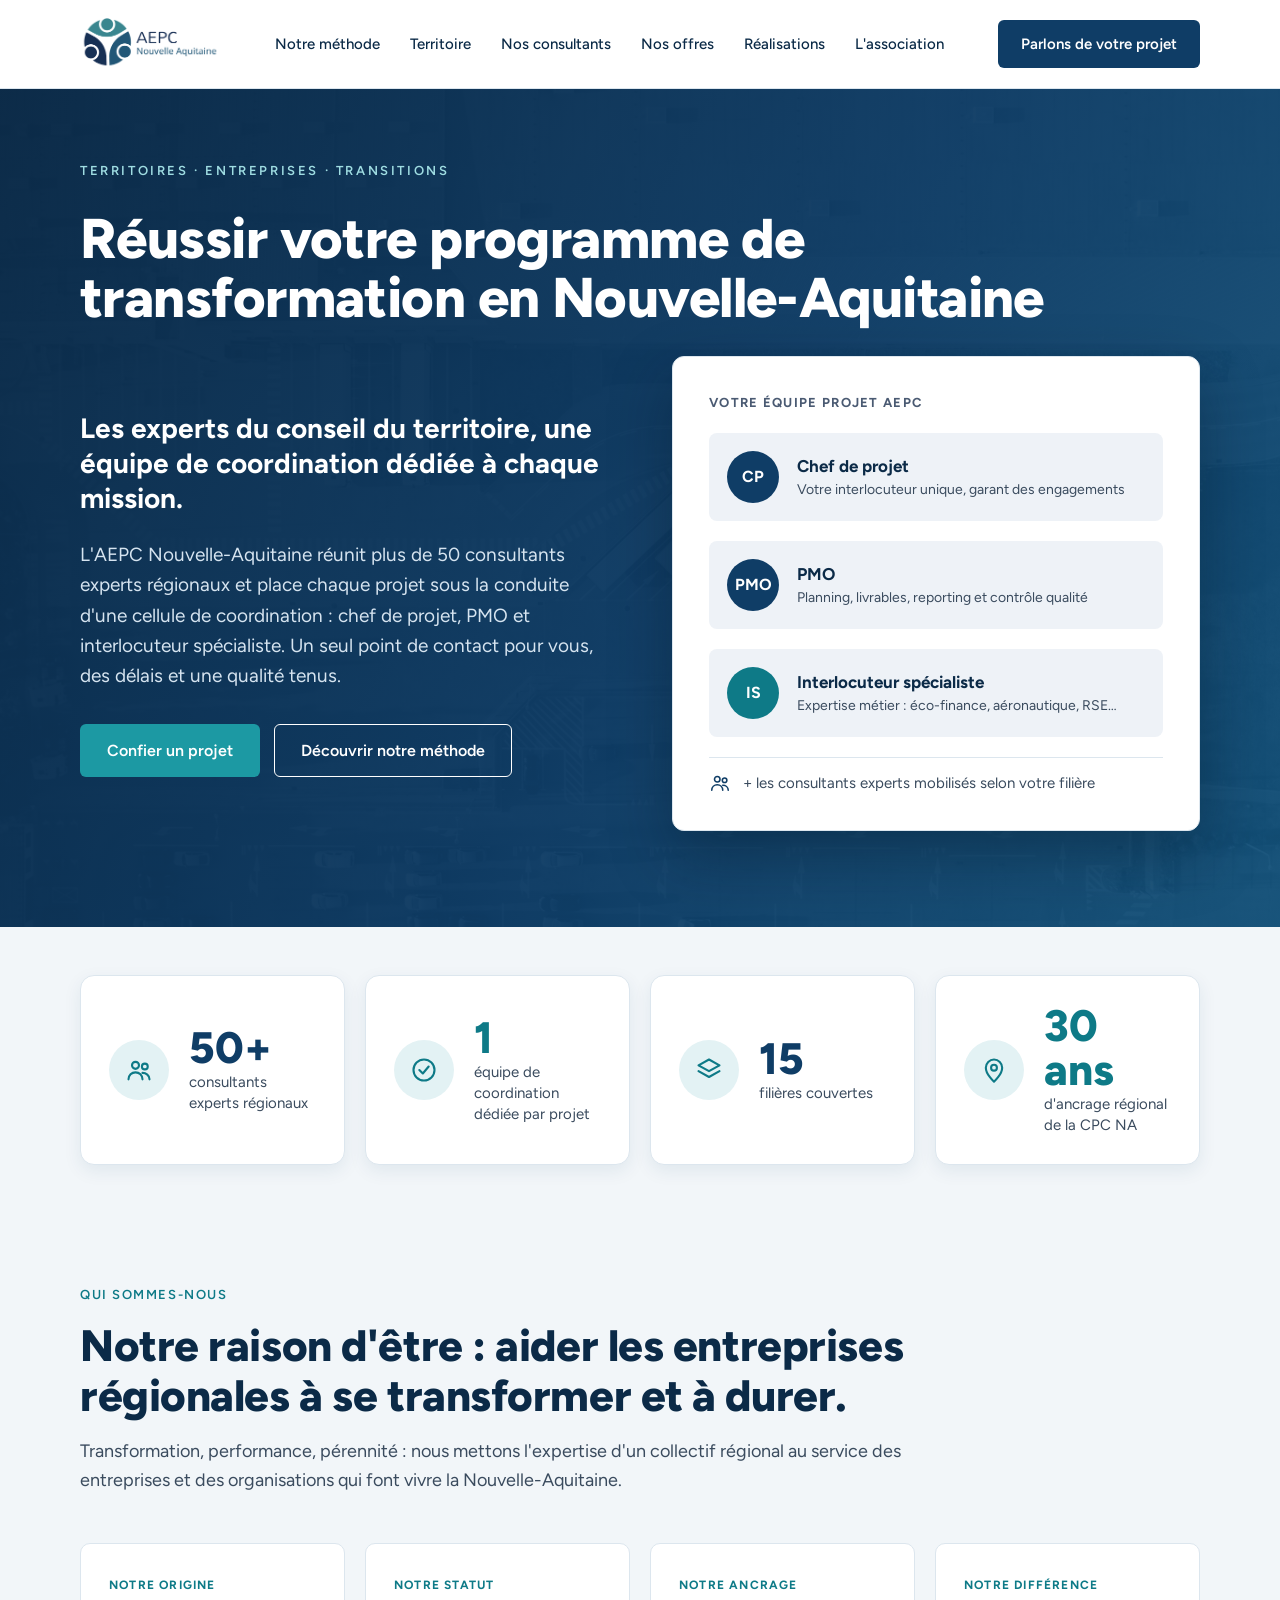
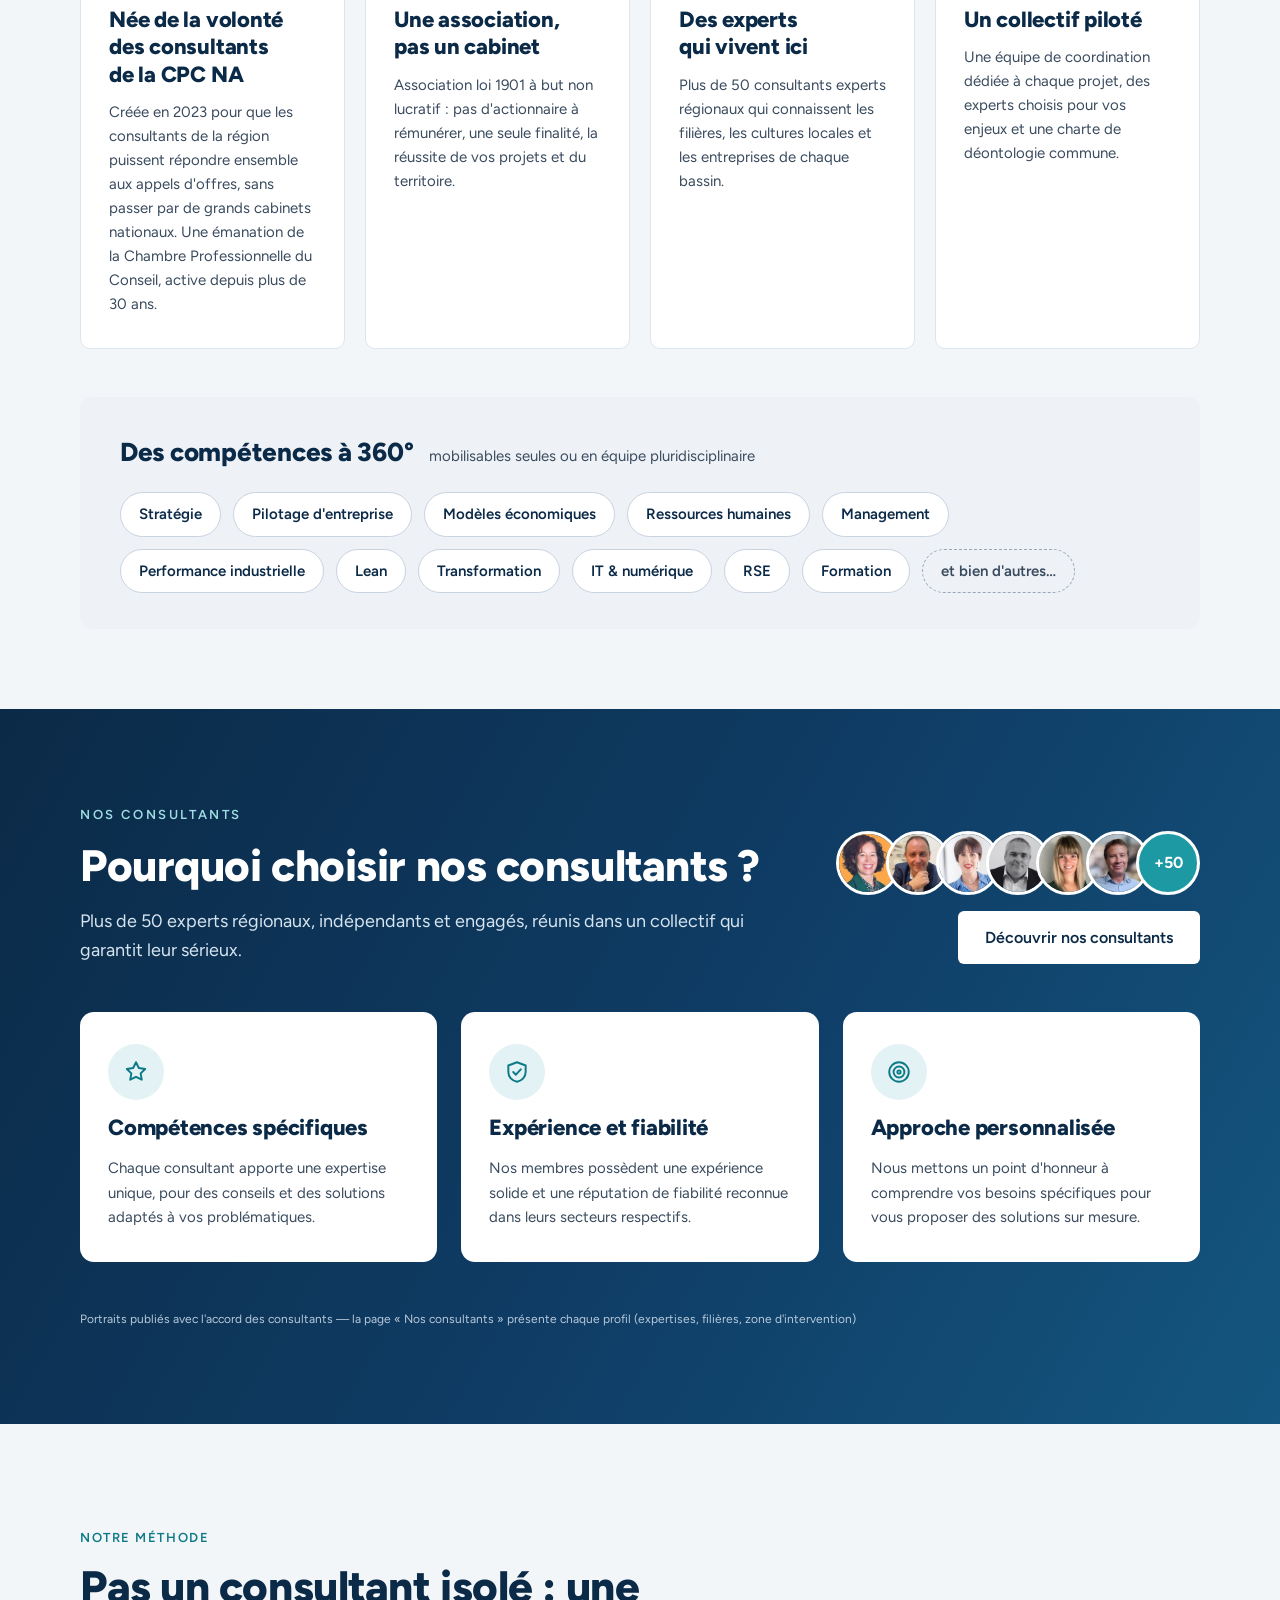
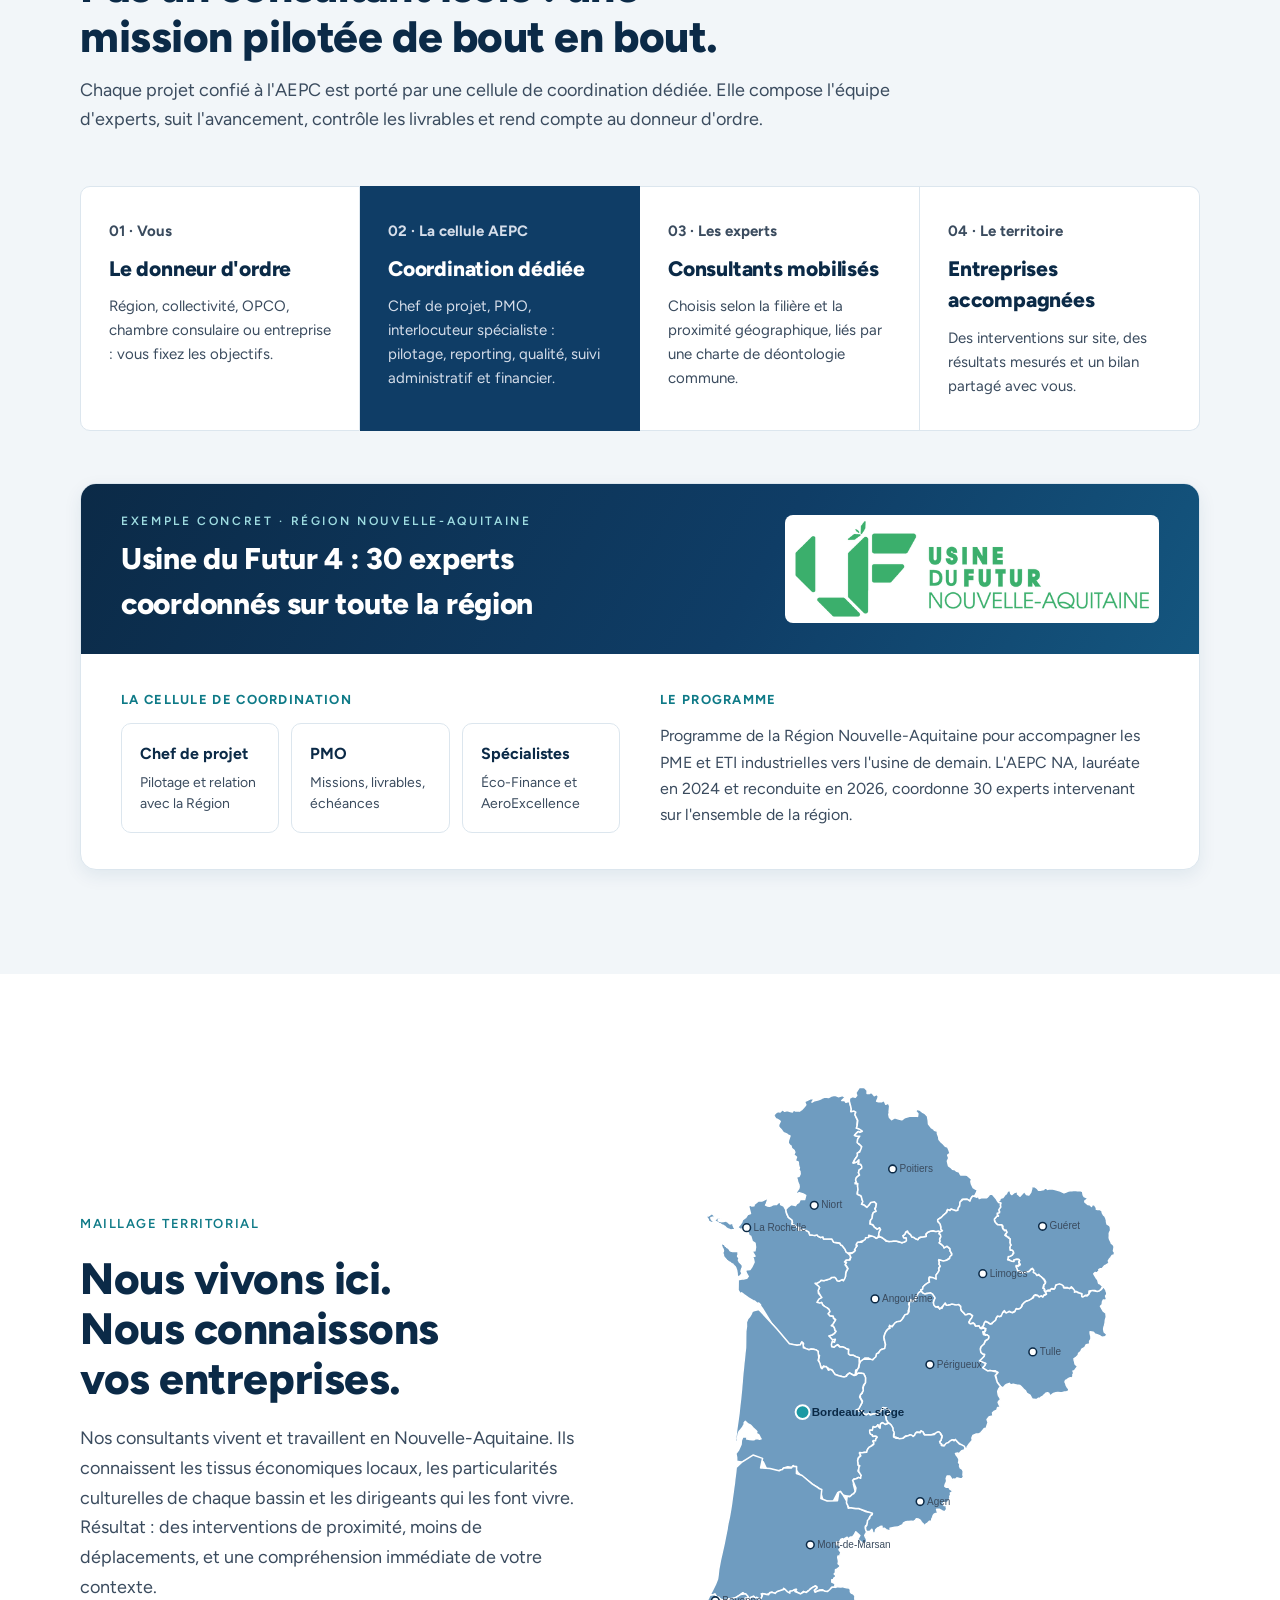
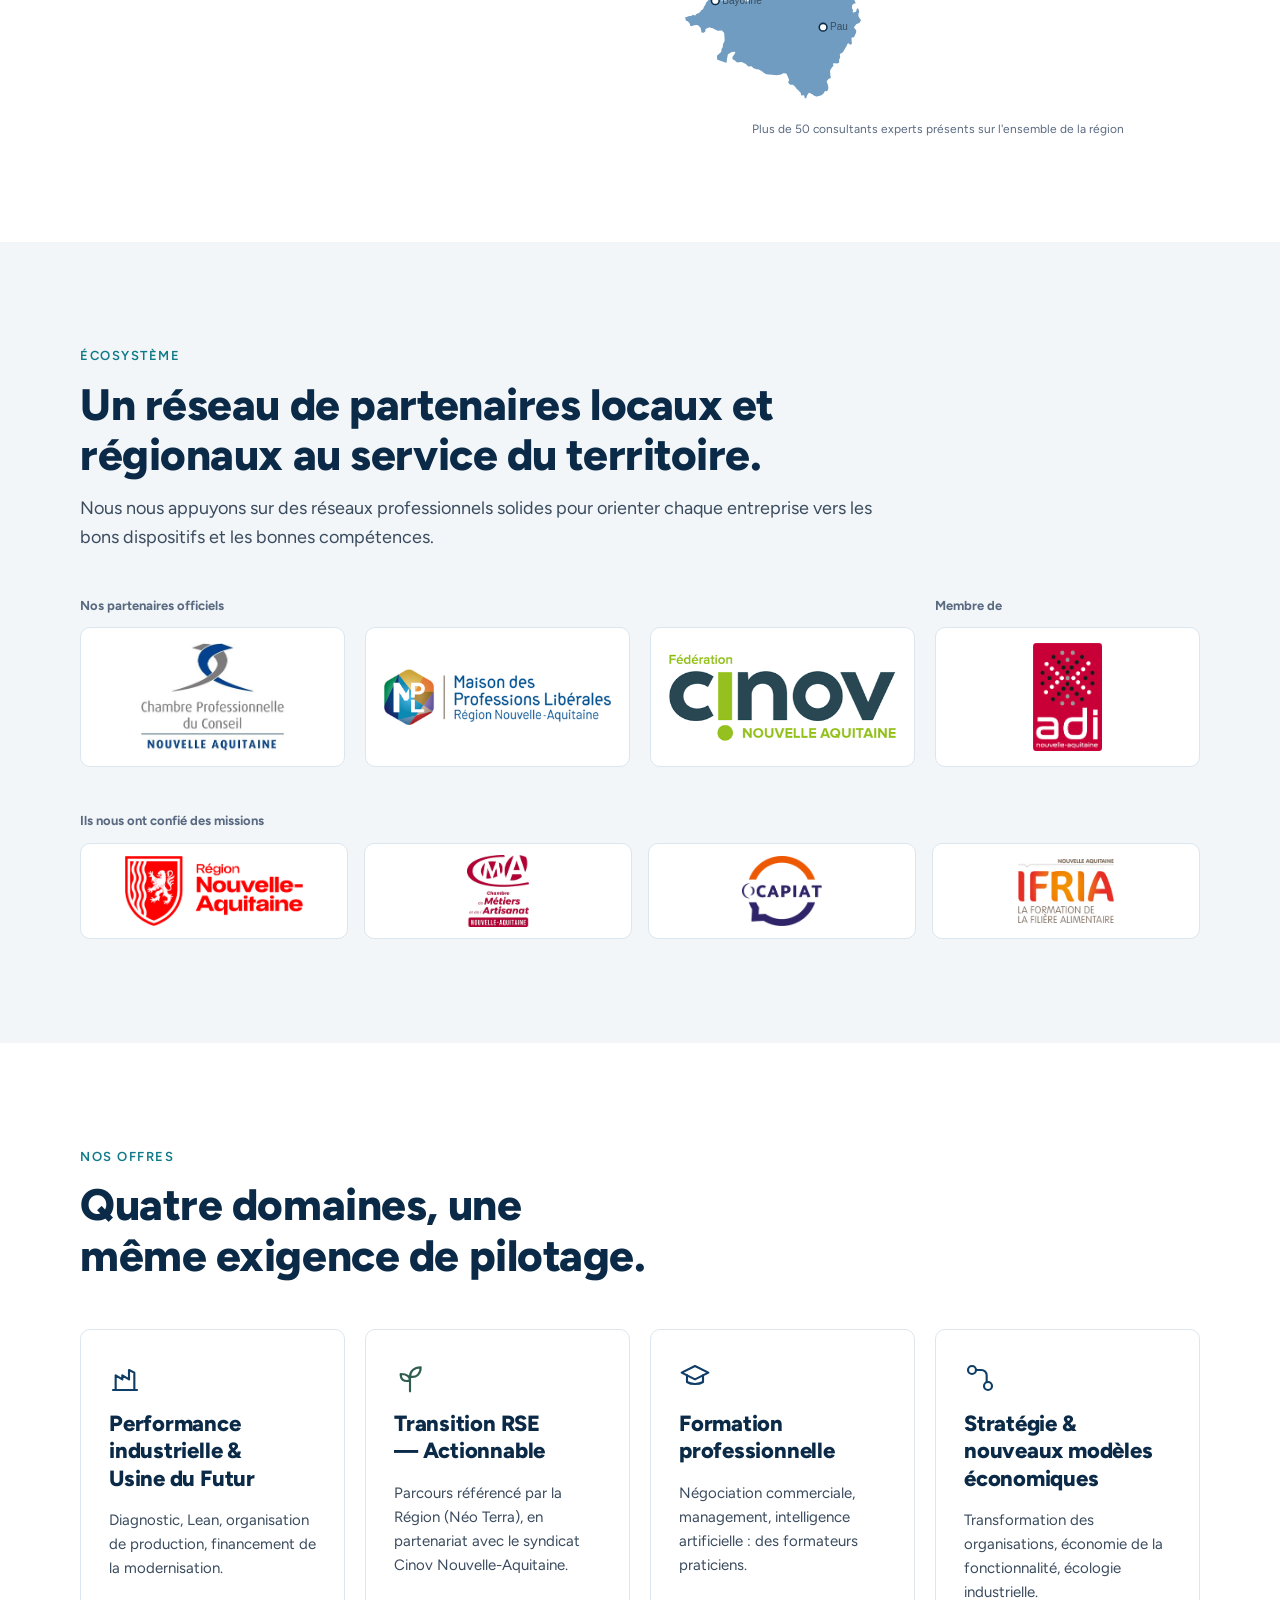
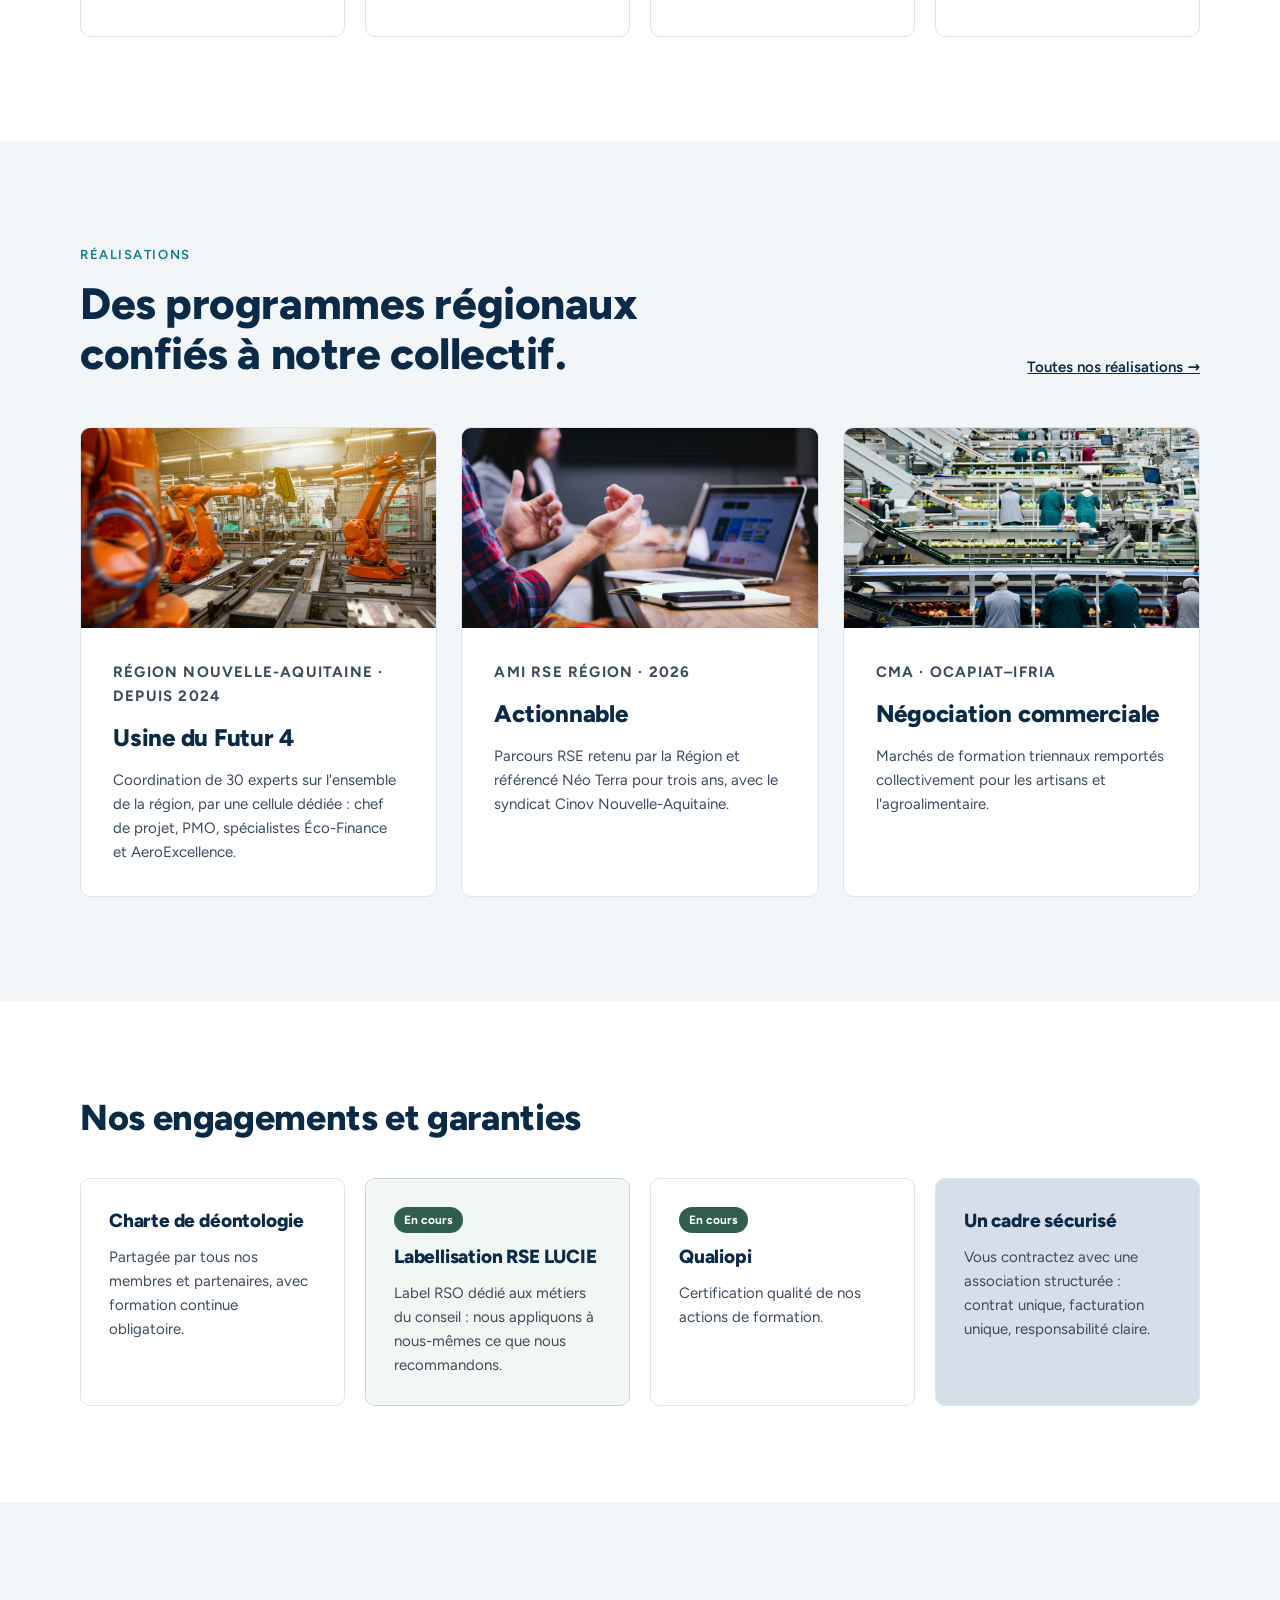
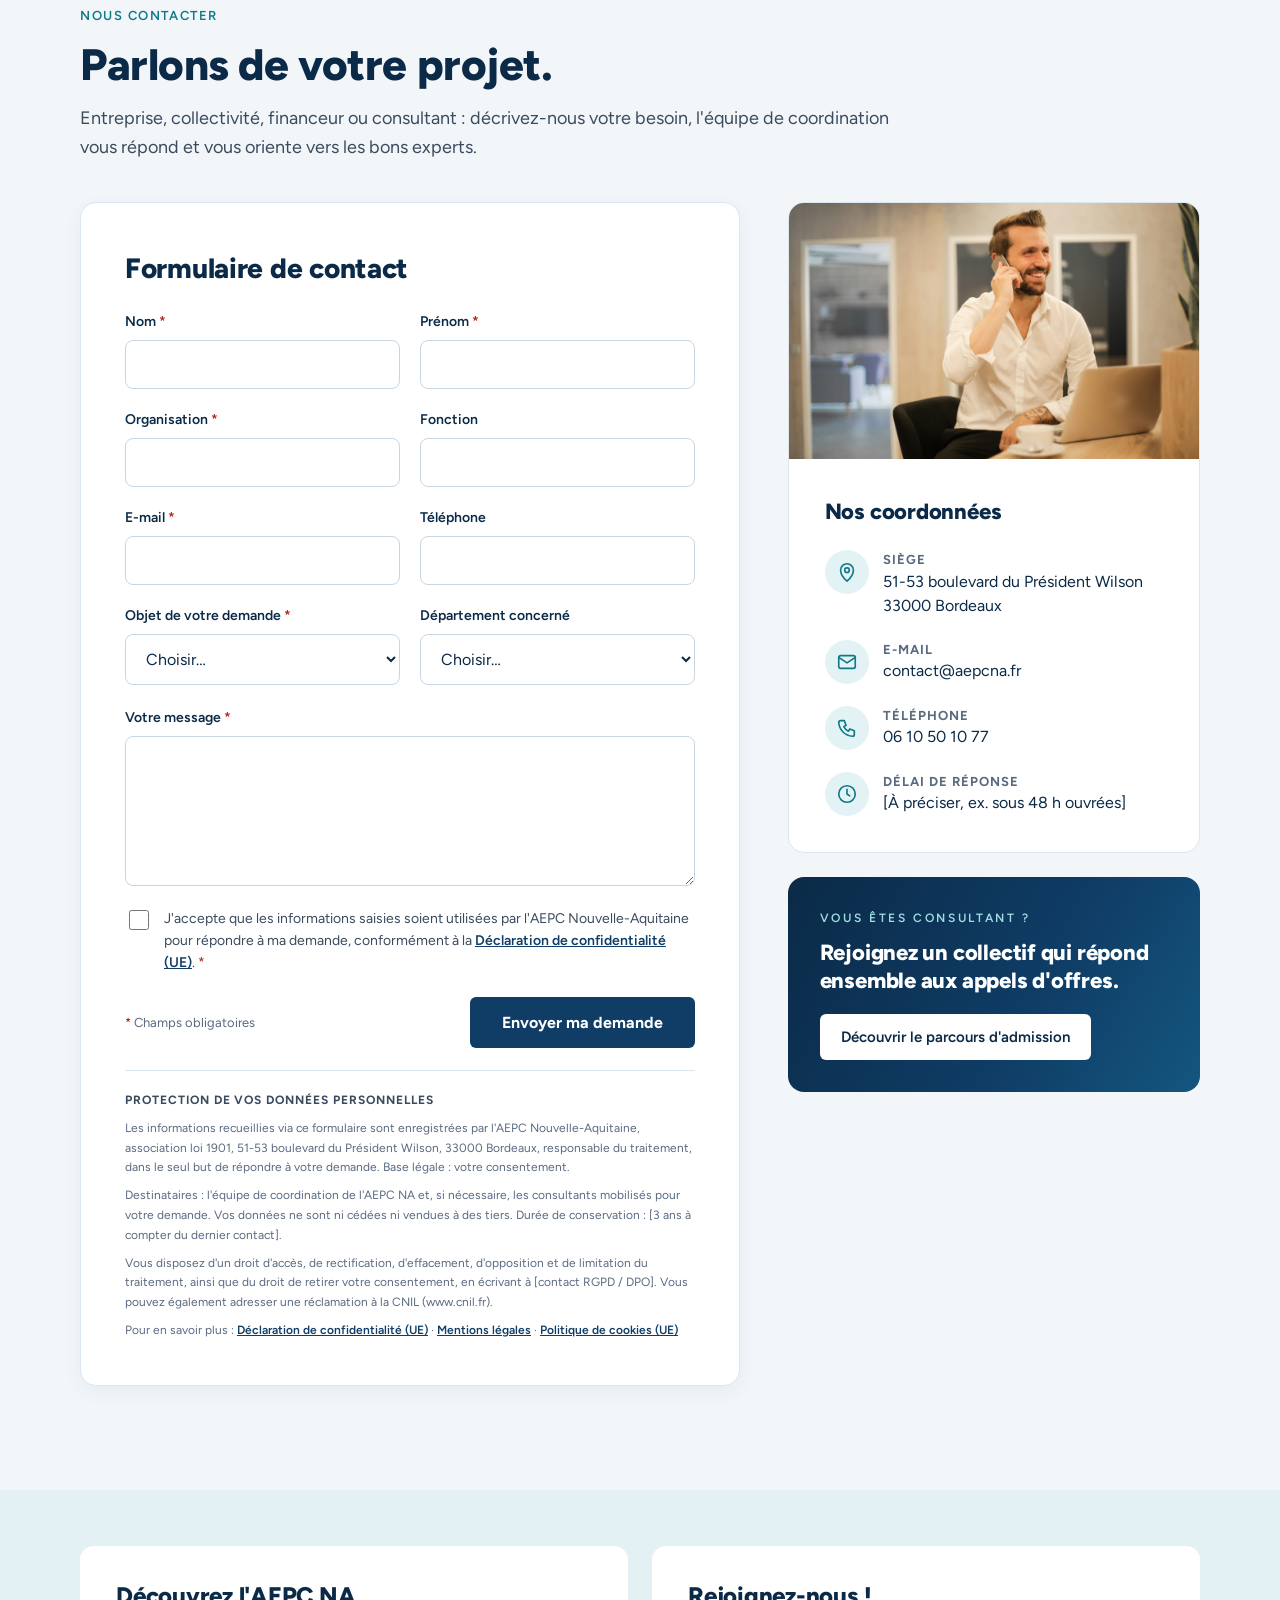
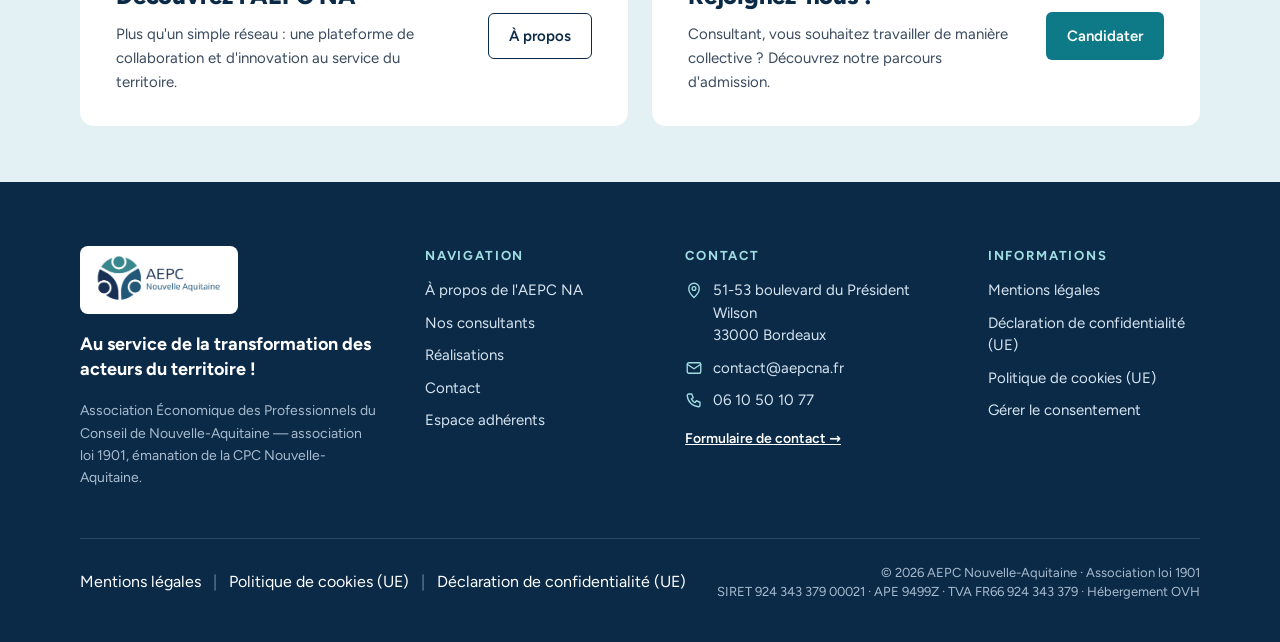
==== maquette/index.html @ 2176faa3 "Maquette HTML de l'accueil et de la page contact (phase 2) Reproduction responsive de la Proposition" ====
<!doctype html>
<html lang="fr">
<head>
<meta charset="utf-8">
<meta name="viewport" content="width=device-width, initial-scale=1">
<title>AEPC Nouvelle-Aquitaine — Les experts du conseil du territoire</title>
<meta name="description" content="L'AEPC Nouvelle-Aquitaine réunit plus de 50 consultants experts régionaux et place chaque projet sous la conduite d'une équipe de coordination dédiée.">
<link rel="preload" href="fonts/figtree-latin.woff2" as="font" type="font/woff2" crossorigin>
<link rel="stylesheet" href="styles.css">
</head>
<body>
<header class="site-entete">
  <div class="enveloppe">
    <a class="logo" href="index.html" aria-label="AEPC Nouvelle-Aquitaine — accueil"><img src="img/logo-aepc-na.png" alt="AEPC Nouvelle-Aquitaine" width="141" height="52"></a>
    <nav class="nav-principale" aria-label="Navigation principale">
      <a href="index.html#methode">Notre méthode</a>
      <a href="index.html#territoire">Territoire</a>
      <a href="index.html#consultants">Nos consultants</a>
      <a href="index.html#offres">Nos offres</a>
      <a href="index.html#realisations">Réalisations</a>
      <a href="index.html#qui">L'association</a>
    </nav>
    <button class="burger" type="button" aria-label="Ouvrir le menu" aria-expanded="false"><svg width="22" height="22" viewBox="0 0 24 24" fill="none" stroke="#0B2A47" stroke-width="2" stroke-linecap="round"><path d="M4 7h16M4 12h16M4 17h16"/></svg></button>
    <a class="bouton" href="contact.html">Parlons de votre projet</a>
  </div>
</header>

<main>

<!-- HERO -->
<section class="hero">
  <img class="hero__photo" src="img/photo-plateforme-logistique.jpg" alt="" width="2000" height="1332" fetchpriority="high">
  <div class="hero__voile"></div>
  <div class="enveloppe">
    <p class="surtitre">Territoires · Entreprises · Transitions</p>
    <h1 class="hero__titre">Réussir votre programme de transformation en Nouvelle-Aquitaine</h1>
    <div class="hero__corps grille-2">
      <div class="hero__texte">
        <p class="hero__accroche">Les experts du conseil du territoire, une équipe de coordination dédiée à chaque mission.</p>
        <p class="hero__intro">L'AEPC Nouvelle-Aquitaine réunit plus de 50 consultants experts régionaux et place chaque projet sous la conduite d'une cellule de coordination : chef de projet, PMO et interlocuteur spécialiste. Un seul point de contact pour vous, des délais et une qualité tenus.</p>
        <div class="hero__actions">
          <a class="bouton bouton--sarcelle" href="contact.html">Confier un projet</a>
          <a class="bouton bouton--contour-blanc" href="#methode">Découvrir notre méthode</a>
        </div>
      </div>
      <div class="carte-equipe">
        <p class="carte-equipe__titre">Votre équipe projet AEPC</p>
        <div class="role"><div class="role__pastille">CP</div><div><p class="role__nom">Chef de projet</p><p class="role__desc">Votre interlocuteur unique, garant des engagements</p></div></div>
        <div class="role"><div class="role__pastille">PMO</div><div><p class="role__nom">PMO</p><p class="role__desc">Planning, livrables, reporting et contrôle qualité</p></div></div>
        <div class="role"><div class="role__pastille role__pastille--sarcelle">IS</div><div><p class="role__nom">Interlocuteur spécialiste</p><p class="role__desc">Expertise métier : éco-finance, aéronautique, RSE…</p></div></div>
        <p class="carte-equipe__pied"><svg width="22" height="22" viewBox="0 0 24 24" fill="none" stroke="#0F3D66" stroke-width="1.7" stroke-linecap="round" stroke-linejoin="round"><circle cx="9" cy="8" r="3"/><circle cx="17" cy="9" r="2.5"/><path d="M3 20c0-3.5 2.7-6 6-6s6 2.5 6 6"/><path d="M15 14.5c3 0 6 2 6 5.5"/></svg><span>+ les consultants experts mobilisés selon votre filière</span></p>
      </div>
    </div>
  </div>
</section>

<!-- CHIFFRES -->
<section class="chiffres">
  <div class="enveloppe grille-4">
    <div class="chiffre"><div class="pastille-icone"><svg width="28" height="28" viewBox="0 0 24 24" fill="none" stroke="#0E7A87" stroke-width="1.8" stroke-linecap="round" stroke-linejoin="round"><circle cx="9" cy="8" r="3"/><circle cx="17" cy="9" r="2.5"/><path d="M3 20c0-3.5 2.7-6 6-6s6 2.5 6 6"/><path d="M15 14.5c3 0 6 2 6 5.5"/></svg></div><div><p class="chiffre__valeur">50+</p><p class="chiffre__libelle">consultants experts régionaux</p></div></div>
    <div class="chiffre"><div class="pastille-icone"><svg width="28" height="28" viewBox="0 0 24 24" fill="none" stroke="#0E7A87" stroke-width="1.8" stroke-linecap="round" stroke-linejoin="round"><circle cx="12" cy="12" r="9"/><path d="M8 12l3 3 5-6"/></svg></div><div><p class="chiffre__valeur chiffre__valeur--sarcelle">1</p><p class="chiffre__libelle">équipe de coordination dédiée par projet</p></div></div>
    <div class="chiffre"><div class="pastille-icone"><svg width="28" height="28" viewBox="0 0 24 24" fill="none" stroke="#0E7A87" stroke-width="1.8" stroke-linecap="round" stroke-linejoin="round"><path d="M12 3l9 5-9 5-9-5z"/><path d="M3 13l9 5 9-5"/></svg></div><div><p class="chiffre__valeur">15</p><p class="chiffre__libelle">filières couvertes</p></div></div>
    <div class="chiffre"><div class="pastille-icone"><svg width="28" height="28" viewBox="0 0 24 24" fill="none" stroke="#0E7A87" stroke-width="1.8" stroke-linecap="round" stroke-linejoin="round"><path d="M12 22s7-6.2 7-12a7 7 0 10-14 0c0 5.8 7 12 7 12z"/><circle cx="12" cy="10" r="2.5"/></svg></div><div><p class="chiffre__valeur chiffre__valeur--sarcelle">30 ans</p><p class="chiffre__libelle">d'ancrage régional de la CPC NA</p></div></div>
  </div>
</section>

<!-- QUI SOMMES-NOUS -->
<section id="qui" class="section" style="padding-bottom:40px">
  <div class="enveloppe pile qui">
    <div class="entete-section" style="gap:16px;max-width:900px">
      <p class="surtitre">Qui sommes-nous</p>
      <h2 class="titre-section">Notre raison d'être : aider les entreprises régionales à se transformer et à durer.</h2>
      <p class="chapeau">Transformation, performance, pérennité : nous mettons l'expertise d'un collectif régional au service des entreprises et des organisations qui font vivre la Nouvelle-Aquitaine.</p>
    </div>
    <div class="grille-4">
      <div class="carte"><p class="carte__etiquette">Notre origine</p><h3 class="carte__titre">Née de la volonté des consultants de la CPC NA</h3><p class="carte__texte">Créée en 2023 pour que les consultants de la région puissent répondre ensemble aux appels d'offres, sans passer par de grands cabinets nationaux. Une émanation de la Chambre Professionnelle du Conseil, active depuis plus de 30 ans.</p></div>
      <div class="carte"><p class="carte__etiquette">Notre statut</p><h3 class="carte__titre">Une association, pas un cabinet</h3><p class="carte__texte">Association loi 1901 à but non lucratif : pas d'actionnaire à rémunérer, une seule finalité, la réussite de vos projets et du territoire.</p></div>
      <div class="carte"><p class="carte__etiquette">Notre ancrage</p><h3 class="carte__titre">Des experts qui vivent ici</h3><p class="carte__texte">Plus de 50 consultants experts régionaux qui connaissent les filières, les cultures locales et les entreprises de chaque bassin.</p></div>
      <div class="carte"><p class="carte__etiquette">Notre différence</p><h3 class="carte__titre">Un collectif piloté</h3><p class="carte__texte">Une équipe de coordination dédiée à chaque projet, des experts choisis pour vos enjeux et une charte de déontologie commune.</p></div>
    </div>
    <div class="competences">
      <div class="competences__entete"><h3>Des compétences à 360°</h3><p>mobilisables seules ou en équipe pluridisciplinaire</p></div>
      <div class="puces">
        <span class="puce">Stratégie</span><span class="puce">Pilotage d'entreprise</span><span class="puce">Modèles économiques</span><span class="puce">Ressources humaines</span><span class="puce">Management</span><span class="puce">Performance industrielle</span><span class="puce">Lean</span><span class="puce">Transformation</span><span class="puce">IT &amp; numérique</span><span class="puce">RSE</span><span class="puce">Formation</span><span class="puce puce--ouverte">et bien d'autres…</span>
      </div>
    </div>
  </div>
</section>

<!-- NOS CONSULTANTS -->
<section id="consultants" class="section--sombre">
  <div class="enveloppe pile consultants">
    <div class="consultants__entete">
      <div class="entete-section">
        <p class="surtitre">Nos consultants</p>
        <h2 class="titre-section">Pourquoi choisir nos consultants ?</h2>
        <p class="chapeau">Plus de 50 experts régionaux, indépendants et engagés, réunis dans un collectif qui garantit leur sérieux.</p>
      </div>
      <div class="consultants__droite">
        <div class="portraits">
          <img src="img/portrait-1.jpg" alt="Portrait d'Angélique" width="140" height="140"><img src="img/portrait-2.jpg" alt="Portrait de Pascal" width="140" height="140"><img src="img/portrait-3.jpg" alt="Portrait d'Estelle" width="140" height="140"><img src="img/portrait-4.jpg" alt="Portrait d'Éric" width="140" height="140"><img src="img/portrait-5.jpg" alt="Portrait d'Audrey" width="140" height="140"><img src="img/portrait-6.jpg" alt="Portrait de Jérôme" width="140" height="140"><span class="portraits__plus">+50</span>
        </div>
        <a class="bouton bouton--blanc" href="#">Découvrir nos consultants</a>
      </div>
    </div>
    <div class="grille-3">
      <div class="atout"><div class="pastille-icone pastille-icone--petite"><svg width="26" height="26" viewBox="0 0 24 24" fill="none" stroke="#0E7A87" stroke-width="1.8" stroke-linecap="round" stroke-linejoin="round"><path d="M12 3l2.6 5.3 5.9.9-4.2 4.1 1 5.8L12 16.4 6.7 19.1l1-5.8L3.5 9.2l5.9-.9z"/></svg></div><h3>Compétences spécifiques</h3><p>Chaque consultant apporte une expertise unique, pour des conseils et des solutions adaptés à vos problématiques.</p></div>
      <div class="atout"><div class="pastille-icone pastille-icone--petite"><svg width="26" height="26" viewBox="0 0 24 24" fill="none" stroke="#0E7A87" stroke-width="1.8" stroke-linecap="round" stroke-linejoin="round"><path d="M12 3l8 3v6c0 4.5-3.4 8.2-8 9-4.6-.8-8-4.5-8-9V6z"/><path d="M8.5 12l2.5 2.5 4.5-5"/></svg></div><h3>Expérience et fiabilité</h3><p>Nos membres possèdent une expérience solide et une réputation de fiabilité reconnue dans leurs secteurs respectifs.</p></div>
      <div class="atout"><div class="pastille-icone pastille-icone--petite"><svg width="26" height="26" viewBox="0 0 24 24" fill="none" stroke="#0E7A87" stroke-width="1.8" stroke-linecap="round" stroke-linejoin="round"><circle cx="12" cy="12" r="9"/><circle cx="12" cy="12" r="5"/><circle cx="12" cy="12" r="1.5"/></svg></div><h3>Approche personnalisée</h3><p>Nous mettons un point d'honneur à comprendre vos besoins spécifiques pour vous proposer des solutions sur mesure.</p></div>
    </div>
    <p class="note-sombre">Portraits publiés avec l'accord des consultants — la page « Nos consultants » présente chaque profil (expertises, filières, zone d'intervention)</p>
  </div>
</section>

<!-- MÉTHODE -->
<section id="methode" class="section">
  <div class="enveloppe pile methode">
    <div class="entete-section">
      <p class="surtitre">Notre méthode</p>
      <h2 class="titre-section">Pas un consultant isolé : une mission pilotée de bout en bout.</h2>
      <p class="chapeau">Chaque projet confié à l'AEPC est porté par une cellule de coordination dédiée. Elle compose l'équipe d'experts, suit l'avancement, contrôle les livrables et rend compte au donneur d'ordre.</p>
    </div>
    <div class="etapes">
      <div class="etape"><p class="etape__num">01 · Vous</p><h3>Le donneur d'ordre</h3><p>Région, collectivité, OPCO, chambre consulaire ou entreprise : vous fixez les objectifs.</p></div>
      <div class="etape etape--active"><p class="etape__num">02 · La cellule AEPC</p><h3>Coordination dédiée</h3><p>Chef de projet, PMO, interlocuteur spécialiste : pilotage, reporting, qualité, suivi administratif et financier.</p></div>
      <div class="etape"><p class="etape__num">03 · Les experts</p><h3>Consultants mobilisés</h3><p>Choisis selon la filière et la proximité géographique, liés par une charte de déontologie commune.</p></div>
      <div class="etape"><p class="etape__num">04 · Le territoire</p><h3>Entreprises accompagnées</h3><p>Des interventions sur site, des résultats mesurés et un bilan partagé avec vous.</p></div>
    </div>
    <div class="exemple">
      <div class="exemple__bandeau">
        <div><p class="surtitre">Exemple concret · Région Nouvelle-Aquitaine</p><h3>Usine du Futur 4 : 30 experts coordonnés sur toute la région</h3></div>
        <div class="exemple__logo"><img src="img/logo-usine-du-futur.png" alt="Usine du Futur Nouvelle-Aquitaine" width="354" height="96"></div>
      </div>
      <div class="exemple__corps grille-2">
        <div>
          <p class="exemple__rubrique">La cellule de coordination</p>
          <div class="exemple__roles">
            <div class="mini-carte"><strong>Chef de projet</strong><span>Pilotage et relation avec la Région</span></div>
            <div class="mini-carte"><strong>PMO</strong><span>Missions, livrables, échéances</span></div>
            <div class="mini-carte"><strong>Spécialistes</strong><span>Éco-Finance et AeroExcellence</span></div>
          </div>
        </div>
        <div>
          <p class="exemple__rubrique">Le programme</p>
          <p class="exemple__texte">Programme de la Région Nouvelle-Aquitaine pour accompagner les PME et ETI industrielles vers l'usine de demain. L'AEPC NA, lauréate en 2024 et reconduite en 2026, coordonne 30 experts intervenant sur l'ensemble de la région.</p>
        </div>
      </div>
    </div>
  </div>
</section>

<!-- TERRITOIRE -->
<section id="territoire" class="section section--blanc territoire">
  <div class="enveloppe grille-2">
    <div class="territoire__texte">
      <p class="surtitre">Maillage territorial</p>
      <h2 class="titre-section">Nous vivons ici. Nous connaissons vos entreprises.</h2>
      <p class="chapeau">Nos consultants vivent et travaillent en Nouvelle-Aquitaine. Ils connaissent les tissus économiques locaux, les particularités culturelles de chaque bassin et les dirigeants qui les font vivre. Résultat : des interventions de proximité, moins de déplacements, et une compréhension immédiate de votre contexte.</p>
    </div>
    <figure class="carte-region" style="margin:0">
      <img src="img/carte-nouvelle-aquitaine.svg" alt="Carte de la Nouvelle-Aquitaine : siège à Bordeaux, consultants présents dans les douze départements" width="680" height="818" loading="lazy">
      <figcaption class="legende">Plus de 50 consultants experts présents sur l'ensemble de la région</figcaption>
    </figure>
  </div>
</section>

<!-- ÉCOSYSTÈME -->
<section class="section">
  <div class="enveloppe pile ecosysteme">
    <div class="entete-section">
      <p class="surtitre">Écosystème</p>
      <h2 class="titre-section">Un réseau de partenaires locaux et régionaux au service du territoire.</h2>
      <p class="chapeau">Nous nous appuyons sur des réseaux professionnels solides pour orienter chaque entreprise vers les bons dispositifs et les bonnes compétences.</p>
    </div>
    <div class="grille-4">
      <div class="logos__groupe logos__partenaires">
        <p class="logos__libelle">Nos partenaires officiels</p>
        <div class="logos__grille3">
          <div class="logo-tuile"><img src="img/logo-cpc-na.png" alt="Chambre Professionnelle du Conseil Nouvelle-Aquitaine" width="317" height="240" loading="lazy"></div>
          <div class="logo-tuile"><img src="img/logo-mpl-na.png" alt="Maison des Professions Libérales Nouvelle-Aquitaine" width="338" height="83" loading="lazy" style="max-height:64px"></div>
          <div class="logo-tuile"><img src="img/logo-cinov-na.png" alt="Cinov Nouvelle-Aquitaine" width="377" height="145" loading="lazy" style="max-height:96px"></div>
        </div>
      </div>
      <div class="logos__groupe">
        <p class="logos__libelle">Membre de</p>
        <div class="logo-tuile"><img src="img/logo-adi-na.png" alt="ADI Nouvelle-Aquitaine" width="155" height="240" loading="lazy"></div>
      </div>
    </div>
    <div class="logos__groupe">
      <p class="logos__libelle">Ils nous ont confié des missions</p>
      <div class="grille-4 logos__clients">
        <div class="logo-tuile logo-tuile--basse"><img src="img/logo-region-na.png" alt="Région Nouvelle-Aquitaine" width="409" height="160" loading="lazy"></div>
        <div class="logo-tuile logo-tuile--basse"><img src="img/logo-cma-na.png" alt="Chambre de Métiers et de l'Artisanat Nouvelle-Aquitaine" width="157" height="180" loading="lazy" style="max-height:72px"></div>
        <div class="logo-tuile logo-tuile--basse"><img src="img/logo-ocapiat.png" alt="OCAPIAT" width="183" height="160" loading="lazy"></div>
        <div class="logo-tuile logo-tuile--basse"><img src="img/logo-ifria-na.png" alt="IFRIA Nouvelle-Aquitaine" width="242" height="160" loading="lazy" style="max-height:64px"></div>
      </div>
    </div>
  </div>
</section>

<!-- OFFRES -->
<section id="offres" class="section section--blanc">
  <div class="enveloppe pile offres">
    <div class="entete-section" style="max-width:760px">
      <p class="surtitre">Nos offres</p>
      <h2 class="titre-section">Quatre domaines, une même exigence de pilotage.</h2>
    </div>
    <div class="grille-4">
      <div class="offre"><svg width="32" height="32" viewBox="0 0 24 24" fill="none" stroke="#0F3D66" stroke-width="1.6" stroke-linecap="round" stroke-linejoin="round"><path d="M3 21h18"/><path d="M5 21V10l5 3V10l5 3V6l4 2v13"/></svg><h3>Performance industrielle &amp; Usine du Futur</h3><p>Diagnostic, Lean, organisation de production, financement de la modernisation.</p></div>
      <div class="offre"><svg width="32" height="32" viewBox="0 0 24 24" fill="none" stroke="#2F5D50" stroke-width="1.6" stroke-linecap="round" stroke-linejoin="round"><path d="M12 22V11"/><path d="M12 11c0-4 3-7 8-7 0 5-3 8-8 7z"/><path d="M12 14c0-3-2-5-7-5 0 4 2 6 7 5z"/></svg><h3>Transition RSE — Actionnable</h3><p>Parcours référencé par la Région (Néo Terra), en partenariat avec le syndicat Cinov Nouvelle-Aquitaine.</p></div>
      <div class="offre"><svg width="32" height="32" viewBox="0 0 24 24" fill="none" stroke="#0F3D66" stroke-width="1.6" stroke-linecap="round" stroke-linejoin="round"><path d="M2 8l10-5 10 5-10 5z"/><path d="M6 10v5c3 2 9 2 12 0v-5"/></svg><h3>Formation professionnelle</h3><p>Négociation commerciale, management, intelligence artificielle : des formateurs praticiens.</p></div>
      <div class="offre"><svg width="32" height="32" viewBox="0 0 24 24" fill="none" stroke="#0F3D66" stroke-width="1.6" stroke-linecap="round" stroke-linejoin="round"><circle cx="6" cy="6" r="3"/><circle cx="18" cy="18" r="3"/><path d="M9 6h4a4 4 0 014 4v5"/></svg><h3>Stratégie &amp; nouveaux modèles économiques</h3><p>Transformation des organisations, économie de la fonctionnalité, écologie industrielle.</p></div>
    </div>
  </div>
</section>

<!-- RÉALISATIONS -->
<section id="realisations" class="section">
  <div class="enveloppe pile realisations">
    <div class="realisations__entete">
      <div class="entete-section" style="max-width:760px">
        <p class="surtitre">Réalisations</p>
        <h2 class="titre-section">Des programmes régionaux confiés à notre collectif.</h2>
      </div>
      <a class="lien-fleche" href="#">Toutes nos réalisations →</a>
    </div>
    <div class="grille-3">
      <a class="realisation" href="#">
        <img class="realisation__photo" src="img/photo-robots-industriels.jpg" alt="Robots industriels sur une ligne de production" width="2000" height="1333" loading="lazy">
        <div class="realisation__corps">
          <p class="realisation__etiquette">Région Nouvelle-Aquitaine · depuis 2024</p>
          <h3>Usine du Futur 4</h3>
          <p>Coordination de 30 experts sur l'ensemble de la région, par une cellule dédiée : chef de projet, PMO, spécialistes Éco-Finance et AeroExcellence.</p>
        </div>
      </a>
      <a class="realisation" href="#">
        <img class="realisation__photo" src="img/photo-reunion-travail.jpg" alt="Atelier de travail autour d'un ordinateur" width="2000" height="1333" loading="lazy">
        <div class="realisation__corps">
          <p class="realisation__etiquette realisation__etiquette--vert">AMI RSE Région · 2026</p>
          <h3>Actionnable</h3>
          <p>Parcours RSE retenu par la Région et référencé Néo Terra pour trois ans, avec le syndicat Cinov Nouvelle-Aquitaine.</p>
        </div>
      </a>
      <a class="realisation" href="#">
        <img class="realisation__photo" src="img/photo-ligne-agroalimentaire.jpg" alt="Ligne de conditionnement dans l'agroalimentaire" width="2000" height="1333" loading="lazy">
        <div class="realisation__corps">
          <p class="realisation__etiquette realisation__etiquette--sarcelle">CMA · OCAPIAT–IFRIA</p>
          <h3>Négociation commerciale</h3>
          <p>Marchés de formation triennaux remportés collectivement pour les artisans et l'agroalimentaire.</p>
        </div>
      </a>
    </div>
  </div>
</section>

<!-- GARANTIES -->
<section class="section--blanc">
  <div class="enveloppe pile garanties">
    <h2 class="titre-section">Nos engagements et garanties</h2>
    <div class="grille-4">
      <div class="garantie"><h3>Charte de déontologie</h3><p>Partagée par tous nos membres et partenaires, avec formation continue obligatoire.</p></div>
      <div class="garantie garantie--verte"><span class="badge">En cours</span><h3>Labellisation RSE LUCIE</h3><p>Label RSO dédié aux métiers du conseil : nous appliquons à nous-mêmes ce que nous recommandons.</p></div>
      <div class="garantie"><span class="badge">En cours</span><h3>Qualiopi</h3><p>Certification qualité de nos actions de formation.</p></div>
      <div class="garantie garantie--bleue"><h3>Un cadre sécurisé</h3><p>Vous contractez avec une association structurée : contrat unique, facturation unique, responsabilité claire.</p></div>
    </div>
  </div>
</section>

<!-- CONTACT -->
<section id="contact" class="section">
  <div class="enveloppe pile contact">
    <div class="entete-section">
      <p class="surtitre">Nous contacter</p>
      <h2 class="titre-section">Parlons de votre projet.</h2>
      <p class="chapeau">Entreprise, collectivité, financeur ou consultant : décrivez-nous votre besoin, l'équipe de coordination vous répond et vous oriente vers les bons experts.</p>
    </div>
    <div class="contact__grille">
  <form class="formulaire" action="#" method="post">
    <h2>Formulaire de contact</h2>
    <div class="champs">
      <label class="champ"><span>Nom <span class="requis">*</span></span><input type="text" name="nom" required autocomplete="family-name"></label>
      <label class="champ"><span>Prénom <span class="requis">*</span></span><input type="text" name="prenom" required autocomplete="given-name"></label>
      <label class="champ"><span>Organisation <span class="requis">*</span></span><input type="text" name="organisation" required autocomplete="organization"></label>
      <label class="champ"><span>Fonction</span><input type="text" name="fonction" autocomplete="organization-title"></label>
      <label class="champ"><span>E-mail <span class="requis">*</span></span><input type="email" name="email" required autocomplete="email"></label>
      <label class="champ"><span>Téléphone</span><input type="tel" name="telephone" autocomplete="tel"></label>
      <label class="champ"><span>Objet de votre demande <span class="requis">*</span></span>
        <select name="objet" required><option value="">Choisir…</option><option>Confier un projet ou une mission</option><option>Constituer une réponse à un appel d'offres</option><option>Formation professionnelle</option><option>Parcours RSE Actionnable</option><option>Rejoindre l'AEPC NA (consultant)</option><option>Presse / partenariat</option><option>Autre demande</option></select></label>
      <label class="champ"><span>Département concerné</span>
        <select name="departement"><option value="">Choisir…</option><option>Toute la Nouvelle-Aquitaine</option><option>Charente (16)</option><option>Charente-Maritime (17)</option><option>Corrèze (19)</option><option>Creuse (23)</option><option>Dordogne (24)</option><option>Gironde (33)</option><option>Landes (40)</option><option>Lot-et-Garonne (47)</option><option>Pyrénées-Atlantiques (64)</option><option>Deux-Sèvres (79)</option><option>Vienne (86)</option><option>Haute-Vienne (87)</option></select></label>
    </div>
    <label class="champ"><span>Votre message <span class="requis">*</span></span><textarea name="message" rows="6" required></textarea></label>
    <label class="consentement"><input type="checkbox" required><span>J'accepte que les informations saisies soient utilisées par l'AEPC Nouvelle-Aquitaine pour répondre à ma demande, conformément à la <a href="#">Déclaration de confidentialité (UE)</a>. <span class="requis">*</span></span></label>
    <div class="formulaire__envoi">
      <small><span class="requis">*</span> Champs obligatoires</small>
      <button class="bouton" type="submit">Envoyer ma demande</button>
    </div>
    <div class="rgpd">
      <p class="rgpd__titre">Protection de vos données personnelles</p>
      <p>Les informations recueillies via ce formulaire sont enregistrées par l'AEPC Nouvelle-Aquitaine, association loi 1901, 51-53 boulevard du Président Wilson, 33000 Bordeaux, responsable du traitement, dans le seul but de répondre à votre demande. Base légale : votre consentement.</p>
      <p>Destinataires : l'équipe de coordination de l'AEPC NA et, si nécessaire, les consultants mobilisés pour votre demande. Vos données ne sont ni cédées ni vendues à des tiers. Durée de conservation : [3 ans à compter du dernier contact].</p>
      <p>Vous disposez d'un droit d'accès, de rectification, d'effacement, d'opposition et de limitation du traitement, ainsi que du droit de retirer votre consentement, en écrivant à [contact RGPD / DPO]. Vous pouvez également adresser une réclamation à la CNIL (www.cnil.fr).</p>
      <p>Pour en savoir plus : <a href="#">Déclaration de confidentialité (UE)</a> · <a href="#">Mentions légales</a> · <a href="#">Politique de cookies (UE)</a></p>
    </div>
  </form>
  <aside class="contact__aside">
    <div class="coordonnees">
      <img class="coordonnees__photo" src="img/photo-consultant-telephone.jpg" alt="Un membre de l'équipe de coordination au téléphone" width="2000" height="1333" loading="lazy">
      <div class="coordonnees__corps">
        <h2>Nos coordonnées</h2>
        <div class="coordonnee"><div class="pastille-icone pastille-icone--mini"><svg width="22" height="22" viewBox="0 0 24 24" fill="none" stroke="#0E7A87" stroke-width="1.8" stroke-linecap="round" stroke-linejoin="round"><path d="M12 22s7-6.2 7-12a7 7 0 10-14 0c0 5.8 7 12 7 12z"/><circle cx="12" cy="10" r="2.5"/></svg></div><div><p class="coordonnee__libelle">Siège</p><p class="coordonnee__valeur">51-53 boulevard du Président Wilson<br>33000 Bordeaux</p></div></div>
        <div class="coordonnee"><div class="pastille-icone pastille-icone--mini"><svg width="22" height="22" viewBox="0 0 24 24" fill="none" stroke="#0E7A87" stroke-width="1.8" stroke-linecap="round" stroke-linejoin="round"><rect x="3" y="5" width="18" height="14" rx="2"/><path d="M3 7l9 6 9-6"/></svg></div><div><p class="coordonnee__libelle">E-mail</p><p class="coordonnee__valeur"><a href="mailto:contact@aepcna.fr">contact@aepcna.fr</a></p></div></div>
        <div class="coordonnee"><div class="pastille-icone pastille-icone--mini"><svg width="22" height="22" viewBox="0 0 24 24" fill="none" stroke="#0E7A87" stroke-width="1.8" stroke-linecap="round" stroke-linejoin="round"><path d="M5 4h4l2 5-2.5 1.5a11 11 0 005 5L15 13l5 2v4a2 2 0 01-2 2A16 16 0 013 6a2 2 0 012-2z"/></svg></div><div><p class="coordonnee__libelle">Téléphone</p><p class="coordonnee__valeur"><a href="tel:+33610501077">06 10 50 10 77</a></p></div></div>
        <div class="coordonnee"><div class="pastille-icone pastille-icone--mini"><svg width="22" height="22" viewBox="0 0 24 24" fill="none" stroke="#0E7A87" stroke-width="1.8" stroke-linecap="round" stroke-linejoin="round"><circle cx="12" cy="12" r="9"/><path d="M12 7v5l3 2"/></svg></div><div><p class="coordonnee__libelle">Délai de réponse</p><p class="coordonnee__valeur">[À préciser, ex. sous 48 h ouvrées]</p></div></div>
      </div>
    </div>
    <div class="encart-sombre">
      <p class="surtitre">Vous êtes consultant ?</p>
      <h3>Rejoignez un collectif qui répond ensemble aux appels d'offres.</h3>
      <a class="bouton bouton--blanc bouton--petit" href="#">Découvrir le parcours d'admission</a>
    </div>
  </aside>
</div>

  </div>
</section>

</main>

<footer>
  <div class="pied__appels">
    <div class="enveloppe grille-2">
      <div class="appel">
        <div><h3>Découvrez l'AEPC NA</h3><p>Plus qu'un simple réseau : une plateforme de collaboration et d'innovation au service du territoire.</p></div>
        <a class="bouton bouton--contour bouton--petit" href="index.html#qui">À propos</a>
      </div>
      <div class="appel">
        <div><h3>Rejoignez-nous !</h3><p>Consultant, vous souhaitez travailler de manière collective ? Découvrez notre parcours d'admission.</p></div>
        <a class="bouton bouton--sarcelle-fonce" href="contact.html">Candidater</a>
      </div>
    </div>
  </div>
  <div class="pied">
    <div class="enveloppe">
      <div class="pied__colonnes">
        <div class="pied__marque">
          <div class="pied__logo"><img src="img/logo-aepc-na.png" alt="AEPC Nouvelle-Aquitaine" width="130" height="48"></div>
          <p class="pied__devise">Au service de la transformation des acteurs du territoire !</p>
          <p class="pied__desc">Association Économique des Professionnels du Conseil de Nouvelle-Aquitaine — association loi 1901, émanation de la CPC Nouvelle-Aquitaine.</p>
        </div>
        <div>
          <p class="pied__titre">Navigation</p>
          <div class="pied__liens">
            <a href="index.html#qui">À propos de l'AEPC NA</a>
            <a href="index.html#consultants">Nos consultants</a>
            <a href="index.html#realisations">Réalisations</a>
            <a href="contact.html">Contact</a>
            <a href="#">Espace adhérents</a>
          </div>
        </div>
        <div>
          <p class="pied__titre">Contact</p>
          <div class="pied__liens">
            <p class="pied__ligne"><svg width="18" height="18" viewBox="0 0 24 24" fill="none" stroke="#9FDDE2" stroke-width="1.8" stroke-linecap="round" stroke-linejoin="round"><path d="M12 22s7-6.2 7-12a7 7 0 10-14 0c0 5.8 7 12 7 12z"/><circle cx="12" cy="10" r="2.5"/></svg><span>51-53 boulevard du Président Wilson<br>33000 Bordeaux</span></p>
            <p class="pied__ligne"><svg width="18" height="18" viewBox="0 0 24 24" fill="none" stroke="#9FDDE2" stroke-width="1.8" stroke-linecap="round" stroke-linejoin="round"><rect x="3" y="5" width="18" height="14" rx="2"/><path d="M3 7l9 6 9-6"/></svg><a href="mailto:contact@aepcna.fr">contact@aepcna.fr</a></p>
            <p class="pied__ligne"><svg width="18" height="18" viewBox="0 0 24 24" fill="none" stroke="#9FDDE2" stroke-width="1.8" stroke-linecap="round" stroke-linejoin="round"><path d="M5 4h4l2 5-2.5 1.5a11 11 0 005 5L15 13l5 2v4a2 2 0 01-2 2A16 16 0 013 6a2 2 0 012-2z"/></svg><a href="tel:+33610501077">06 10 50 10 77</a></p>
            <a class="pied__lien-fort" href="contact.html">Formulaire de contact →</a>
          </div>
        </div>
        <div>
          <p class="pied__titre">Informations</p>
          <div class="pied__liens">
            <a href="#">Mentions légales</a>
            <a href="#">Déclaration de confidentialité (UE)</a>
            <a href="#">Politique de cookies (UE)</a>
            <a href="#">Gérer le consentement</a>
          </div>
        </div>
      </div>
      <nav class="pied__legal" aria-label="Informations légales">
        <div class="pied__legal-liens"><a href="#">Mentions légales</a><span aria-hidden="true">|</span><a href="#">Politique de cookies (UE)</a><span aria-hidden="true">|</span><a href="#">Déclaration de confidentialité (UE)</a></div>
        <p class="pied__mentions">© 2026 AEPC Nouvelle-Aquitaine · Association loi 1901<br>SIRET 924 343 379 00021 · APE 9499Z · TVA FR66 924 343 379 · Hébergement OVH</p>
      </nav>
    </div>
  </div>
</footer>

<script src="app.js"></script>
</body>
</html>
---- maquette/styles.css ----
/* AEPC Nouvelle-Aquitaine — maquette (phase 2)
   Valeurs relevées sur « Proposition B — charte UDF4 ». */

@font-face {
  font-family: 'Figtree';
  font-style: normal;
  font-weight: 400 800;
  font-display: swap;
  src: url(fonts/figtree-latin-ext.woff2) format('woff2');
  unicode-range: U+0100-02BA, U+02BD-02C5, U+02C7-02CC, U+02CE-02D7, U+02DD-02FF, U+0304, U+0308, U+0329, U+1D00-1DBF, U+1E00-1E9F, U+1EF2-1EFF, U+2020, U+20A0-20AB, U+20AD-20C0, U+2113, U+2C60-2C7F, U+A720-A7FF;
}
@font-face {
  font-family: 'Figtree';
  font-style: normal;
  font-weight: 400 800;
  font-display: swap;
  src: url(fonts/figtree-latin.woff2) format('woff2');
  unicode-range: U+0000-00FF, U+0131, U+0152-0153, U+02BB-02BC, U+02C6, U+02DA, U+02DC, U+0304, U+0308, U+0329, U+2000-206F, U+20AC, U+2122, U+2191, U+2193, U+2212, U+2215, U+FEFF, U+FFFD;
}

:root {
  --encre: #0B2A47;
  --marine: #0F3D66;
  --marine-clair: #14567F;
  --sarcelle: #0E7A87;
  --sarcelle-vif: #1C99A3;
  --cyan-pale: #9FDDE2;
  --vert: #2F5D50;
  --texte: #3A4B5E;
  --texte-doux: #5A6A80;
  --gris-titre: #4A5A72;
  --ligne: #DCE6EE;
  --ligne-forte: #C9D6E2;
  --fond: #F2F6F9;
  --fond-carte: #EEF2F7;
  --fond-icone: #E3F2F4;
  --blanc: #FFFFFF;
  --sur-sombre: #D6E4F0;
  --degrade: linear-gradient(120deg, #0B2A47 0%, #0F3D66 55%, #14567F 100%);
  --ombre: 0 6px 18px rgba(15, 61, 102, 0.08);
  --gouttiere: 80px;
  --largeur: 1280px;
}

*, *::before, *::after { box-sizing: border-box; }
html { scroll-behavior: smooth; }
body {
  margin: 0;
  font-family: 'Figtree', system-ui, sans-serif;
  font-size: 16px;
  line-height: 1.5;
  color: var(--encre);
  background: var(--fond);
  -webkit-font-smoothing: antialiased;
}
img { max-width: 100%; height: auto; display: block; }
a { color: var(--encre); }
a:hover { color: var(--sarcelle); }
h1, h2, h3 {
  font-family: 'Figtree', system-ui, sans-serif;
  font-weight: 800;
  letter-spacing: -0.01em;
  margin: 0;
  hyphens: none;
  text-wrap: balance;
}
p { margin: 0; }

/* ---------- Ossature ---------- */
.enveloppe {
  width: 100%;
  max-width: calc(var(--largeur) + 2 * var(--gouttiere));
  margin: 0 auto;
  padding-left: var(--gouttiere);
  padding-right: var(--gouttiere);
}
.section { padding-top: 104px; padding-bottom: 104px; }
.section--blanc { background: var(--blanc); }
.section--sombre { background: var(--degrade); color: var(--blanc); }
.pile { display: flex; flex-direction: column; }

.surtitre {
  font-size: 13px;
  font-weight: 600;
  letter-spacing: 0.12em;
  text-transform: uppercase;
  color: var(--sarcelle);
}
.section--sombre .surtitre, .hero .surtitre { color: var(--cyan-pale); letter-spacing: 0.2em; }
.titre-section { font-size: 44px; line-height: 1.14; }
.chapeau { font-size: 18px; line-height: 1.6; color: var(--texte); }
.section--sombre .titre-section { color: var(--blanc); }
.section--sombre .chapeau { color: var(--sur-sombre); }
.entete-section { display: flex; flex-direction: column; gap: 14px; max-width: 820px; }

.grille-2 { display: grid; grid-template-columns: repeat(2, minmax(0, 1fr)); }
.grille-3 { display: grid; grid-template-columns: repeat(3, minmax(0, 1fr)); gap: 24px; }
.grille-4 { display: grid; grid-template-columns: repeat(4, minmax(0, 1fr)); gap: 20px; }

/* ---------- Boutons ---------- */
.bouton {
  display: inline-block;
  font-family: inherit;
  font-size: 16px;
  font-weight: 600;
  line-height: 1.2;
  text-decoration: none;
  padding: 16px 26px;
  border-radius: 6px;
  border: 1.5px solid transparent;
  cursor: pointer;
  transition: background-color .2s, color .2s, border-color .2s;
}
.bouton--sarcelle { background: var(--sarcelle-vif); color: var(--blanc); }
.bouton--sarcelle:hover { background: var(--sarcelle); color: var(--blanc); }
.bouton--contour-blanc { border-color: var(--blanc); color: var(--blanc); }
.bouton--contour-blanc:hover { background: var(--blanc); color: var(--encre); }
.bouton--blanc { background: var(--blanc); color: var(--encre); }
.bouton--blanc:hover { background: var(--fond-icone); color: var(--encre); }
.bouton--marine { background: var(--marine); color: var(--blanc); }
.bouton--marine:hover { background: var(--encre); color: var(--blanc); }
.bouton--contour { border-color: var(--encre); color: var(--encre); }
.bouton--contour:hover { background: var(--encre); color: var(--blanc); }
.bouton--petit { font-size: 15px; padding: 13px 20px; }
.lien-fleche { font-size: 15px; font-weight: 600; }

/* ---------- En-tête ---------- */
.site-entete {
  position: sticky;
  top: 0;
  z-index: 50;
  background: var(--blanc);
  border-bottom: 1px solid var(--ligne);
}
.site-entete .enveloppe {
  height: 88px;
  display: flex;
  align-items: center;
  justify-content: space-between;
  gap: 24px;
}
.site-entete .logo img { height: 52px; width: auto; }
.nav-principale { display: flex; gap: 30px; font-size: 15px; font-weight: 500; }
.nav-principale a { text-decoration: none; white-space: nowrap; }
.site-entete .bouton { font-size: 15px; padding: 14px 22px; background: var(--marine); color: var(--blanc); }
.site-entete .bouton:hover { background: var(--encre); }
.burger { display: none; }

/* ---------- Hero ---------- */
.hero {
  position: relative;
  overflow: hidden;
  background: var(--encre);
  color: var(--blanc);
}
.hero__photo {
  position: absolute;
  inset: 0;
  width: 100%;
  height: 100%;
  object-fit: cover;
  opacity: .35;
  mix-blend-mode: luminosity;
}
.hero__voile {
  position: absolute;
  inset: 0;
  background: linear-gradient(120deg, rgba(11, 42, 71, .96) 0%, rgba(15, 61, 102, .9) 55%, rgba(20, 86, 127, .82) 100%);
}
.hero .enveloppe { position: relative; padding-top: 72px; padding-bottom: 96px; display: flex; flex-direction: column; gap: 28px; }
.hero__titre { font-size: 56px; line-height: 1.07; color: var(--blanc); max-width: 1100px; }
.hero__corps { gap: 64px; align-items: center; }
.hero__texte { display: flex; flex-direction: column; gap: 24px; }
.hero__accroche { font-size: 28px; line-height: 1.25; font-weight: 700; color: var(--blanc); }
.hero__intro { font-size: 19px; line-height: 1.6; color: var(--sur-sombre); max-width: 580px; }
.hero__actions { display: flex; flex-wrap: wrap; gap: 14px; margin-top: 8px; }

.carte-equipe {
  background: var(--blanc);
  color: var(--encre);
  border: 1px solid var(--ligne);
  border-radius: 12px;
  padding: 36px;
  display: flex;
  flex-direction: column;
  gap: 20px;
  box-shadow: 0 24px 60px rgba(4, 20, 38, .35);
}
.carte-equipe__titre { font-size: 13px; font-weight: 700; letter-spacing: .1em; text-transform: uppercase; color: var(--gris-titre); }
.role { display: flex; align-items: center; gap: 18px; padding: 18px; background: var(--fond-carte); border-radius: 8px; }
.role__pastille {
  width: 52px; height: 52px; flex: none; border-radius: 50%;
  background: var(--marine); color: var(--blanc);
  display: flex; align-items: center; justify-content: center;
  font-weight: 700; font-size: 16px;
}
.role__pastille--sarcelle { background: var(--sarcelle); }
.role__nom { font-weight: 700; font-size: 17px; }
.role__desc { font-size: 14px; color: var(--texte); }
.carte-equipe__pied { display: flex; align-items: center; gap: 12px; padding-top: 14px; border-top: 1px solid var(--ligne); font-size: 15px; color: var(--texte); }
.carte-equipe__pied svg { flex: none; }

/* ---------- Chiffres ---------- */
.chiffres { padding-top: 48px; padding-bottom: 16px; }
.chiffre {
  background: var(--blanc);
  border: 1px solid var(--ligne);
  border-radius: 14px;
  padding: 28px;
  display: flex;
  align-items: center;
  gap: 20px;
  box-shadow: var(--ombre);
}
.pastille-icone {
  width: 60px; height: 60px; flex: none; border-radius: 50%;
  background: var(--fond-icone);
  display: flex; align-items: center; justify-content: center;
}
.pastille-icone--petite { width: 56px; height: 56px; }
.pastille-icone--mini { width: 44px; height: 44px; }
.chiffre__valeur { font-size: 44px; font-weight: 800; line-height: 1; color: var(--marine); }
.chiffre__valeur--sarcelle { color: var(--sarcelle); }
.chiffre__libelle { font-size: 15px; line-height: 1.4; color: var(--texte); margin-top: 2px; }

/* ---------- Qui sommes-nous ---------- */
.qui { padding-bottom: 40px; gap: 48px; }
.carte {
  background: var(--blanc);
  border: 1px solid var(--ligne);
  border-radius: 10px;
  padding: 32px 28px;
  display: flex;
  flex-direction: column;
  gap: 12px;
}
.carte__etiquette { font-size: 12px; font-weight: 700; letter-spacing: .1em; text-transform: uppercase; color: var(--sarcelle); }
.carte__titre { font-size: 22px; line-height: 1.25; }
.carte__texte { font-size: 15px; line-height: 1.6; color: var(--texte); }

.competences { background: var(--fond-carte); border-radius: 12px; padding: 36px 40px; display: flex; flex-direction: column; gap: 20px; }
.competences__entete { display: flex; align-items: baseline; flex-wrap: wrap; gap: 8px 16px; }
.competences__entete h3 { font-size: 26px; }
.competences__entete p { font-size: 15px; color: var(--texte); }
.puces { display: flex; flex-wrap: wrap; gap: 12px; }
.puce { font-size: 15px; font-weight: 600; padding: 10px 18px; border-radius: 999px; background: var(--blanc); border: 1px solid #C9D3E0; color: var(--encre); }
.puce--ouverte { background: transparent; border-style: dashed; border-color: #9AA6B8; color: var(--texte); }

/* ---------- Consultants ---------- */
.consultants { padding-top: 96px; padding-bottom: 96px; gap: 48px; }
.consultants__entete { display: flex; justify-content: space-between; align-items: flex-end; gap: 48px; }
.consultants__entete .entete-section { gap: 16px; max-width: 760px; }
.consultants__droite { display: flex; flex-direction: column; align-items: flex-end; gap: 16px; flex: none; }
.portraits { display: flex; align-items: center; }
.portraits img, .portraits__plus {
  width: 64px; height: 64px; border-radius: 50%; object-fit: cover;
  border: 3px solid var(--blanc); margin-left: -14px;
}
.portraits img:first-child { margin-left: 0; }
.portraits__plus { background: var(--sarcelle-vif); display: flex; align-items: center; justify-content: center; font-size: 16px; font-weight: 700; color: var(--blanc); }
.atout { background: var(--blanc); border-radius: 14px; padding: 32px 28px; display: flex; flex-direction: column; gap: 14px; color: var(--encre); }
.atout h3 { font-size: 22px; line-height: 1.25; }
.atout p { font-size: 15px; line-height: 1.65; color: var(--texte); }
.note-sombre { font-size: 12px; color: #B8C9DA; }

/* ---------- Méthode ---------- */
.methode { gap: 52px; }
.etapes { display: grid; grid-template-columns: repeat(4, minmax(0, 1fr)); }
.etape { background: var(--blanc); border: 1px solid var(--ligne); border-left-width: 0; padding: 32px 28px; display: flex; flex-direction: column; gap: 10px; }
.etape:first-child { border-left-width: 1px; border-radius: 10px 0 0 10px; }
.etape:last-child { border-radius: 0 10px 10px 0; }
.etape__num { font-size: 13px; font-weight: 700; color: var(--gris-titre); }
.etape h3 { font-size: 21px; }
.etape p { font-size: 15px; line-height: 1.6; color: var(--texte); }
.etape--active { background: var(--marine); border-color: var(--marine); color: var(--blanc); }
.etape--active .etape__num, .etape--active p { color: #D6DEEA; }
.etape--active h3 { color: var(--blanc); }

.exemple { background: var(--blanc); border: 1px solid var(--ligne); border-radius: 16px; overflow: hidden; box-shadow: var(--ombre); }
.exemple__bandeau { background: linear-gradient(120deg, #0B2A47 0%, #0F3D66 60%, #14567F 100%); padding: 28px 40px; display: flex; justify-content: space-between; align-items: center; gap: 32px; }
.exemple__bandeau .surtitre { font-size: 12px; letter-spacing: .22em; color: var(--cyan-pale); }
.exemple__bandeau h3 { font-size: 30px; color: var(--blanc); margin-top: 6px; }
.exemple__logo { background: var(--blanc); border-radius: 8px; padding: 6px 10px; flex: none; }
.exemple__logo img { height: 96px; width: auto; }
.exemple__corps { padding: 36px 40px; gap: 40px; }
.exemple__rubrique { font-size: 13px; font-weight: 700; letter-spacing: .1em; text-transform: uppercase; color: var(--sarcelle); margin-bottom: 14px; }
.exemple__roles { display: grid; grid-template-columns: repeat(3, minmax(0, 1fr)); gap: 12px; }
.mini-carte { border: 1px solid var(--ligne); border-radius: 10px; padding: 18px; display: flex; flex-direction: column; gap: 6px; }
.mini-carte strong { font-weight: 700; color: var(--encre); }
.mini-carte span { font-size: 14px; line-height: 1.5; color: var(--texte); }
.exemple__texte { font-size: 16px; line-height: 1.65; color: var(--texte); }

/* ---------- Territoire ---------- */
.territoire .enveloppe { gap: 72px; align-items: center; }
.territoire__texte { display: flex; flex-direction: column; gap: 20px; }
.territoire__texte .chapeau { line-height: 1.65; }
.carte-region { display: flex; flex-direction: column; gap: 12px; align-items: center; }
.carte-region img { width: 100%; max-width: 540px; height: auto; }
.legende { font-size: 12px; color: var(--texte-doux); }

/* ---------- Écosystème ---------- */
.ecosysteme { gap: 44px; }
.logos__groupe { display: flex; flex-direction: column; gap: 12px; }
.logos__libelle { font-size: 13px; font-weight: 700; color: var(--texte-doux); }
.logos__partenaires { grid-column: span 3; }
.logos__grille3 { display: grid; grid-template-columns: repeat(3, minmax(0, 1fr)); gap: 20px; }
.logo-tuile { height: 140px; background: var(--blanc); border: 1px solid var(--ligne); border-radius: 10px; display: flex; align-items: center; justify-content: center; padding: 14px 18px; }
.logo-tuile img { max-height: 108px; max-width: 100%; width: auto; }
.logo-tuile--basse { height: 96px; }
.logo-tuile--basse img { max-height: 70px; }
.logos__clients { gap: 16px; }

/* ---------- Offres ---------- */
.offres { gap: 48px; }
.offre { border: 1px solid var(--ligne); border-radius: 10px; padding: 32px 28px; display: flex; flex-direction: column; gap: 16px; background: var(--blanc); }
.offre h3 { font-size: 22px; line-height: 1.25; }
.offre p { font-size: 15px; line-height: 1.6; color: var(--texte); }

/* ---------- Réalisations ---------- */
.realisations { gap: 48px; }
.realisations__entete { display: flex; justify-content: space-between; align-items: flex-end; gap: 24px; }
.realisation {
  text-decoration: none;
  background: var(--blanc);
  border: 1px solid var(--ligne);
  border-radius: 10px;
  overflow: hidden;
  display: flex;
  flex-direction: column;
  transition: box-shadow .2s, transform .2s;
}
.realisation:hover { box-shadow: var(--ombre); transform: translateY(-2px); color: inherit; }
.realisation__photo { width: 100%; aspect-ratio: 16 / 9; object-fit: cover; }
.realisation__corps { padding: 32px; display: flex; flex-direction: column; gap: 12px; }
.realisation__etiquette { font-size: 12px; font-weight: 700; text-transform: uppercase; letter-spacing: .08em; color: var(--marine); }
.realisation__etiquette--vert { color: var(--vert); }
.realisation__etiquette--sarcelle { color: var(--sarcelle); }
.realisation h3 { font-size: 24px; color: var(--encre); }
.realisation p { font-size: 15px; line-height: 1.6; color: var(--texte); }

/* ---------- Garanties ---------- */
.garanties { padding-top: 96px; padding-bottom: 96px; gap: 40px; }
.garanties .titre-section { font-size: 36px; }
.garantie { border: 1px solid var(--ligne); border-radius: 10px; padding: 28px; display: flex; flex-direction: column; gap: 10px; background: var(--blanc); }
.garantie h3 { font-size: 19px; }
.garantie p { font-size: 15px; line-height: 1.6; color: var(--texte); }
.garantie--verte { border-color: #C6D8CF; background: #F2F7F4; }
.garantie--bleue { background: #D6DEEA; }
.badge { align-self: flex-start; font-size: 12px; font-weight: 700; color: var(--blanc); background: var(--vert); padding: 4px 10px; border-radius: 999px; }

/* ---------- Contact ---------- */
.contact { gap: 40px; }
.contact__grille { display: grid; grid-template-columns: 1.6fr 1fr; gap: 48px; align-items: start; }
.formulaire {
  background: var(--blanc);
  border: 1px solid var(--ligne);
  border-radius: 16px;
  padding: 44px;
  display: flex;
  flex-direction: column;
  gap: 22px;
  box-shadow: 0 6px 18px rgba(15, 61, 102, .06);
}
.formulaire h2 { font-size: 28px; }
.champs { display: grid; grid-template-columns: repeat(2, minmax(0, 1fr)); gap: 20px; }
.champ { display: flex; flex-direction: column; gap: 8px; }
.champ > span { font-size: 14px; font-weight: 600; }
.requis { color: #B42318; }
.champ input, .champ select, .champ textarea {
  font-family: inherit; font-size: 16px; padding: 14px 16px;
  border: 1.5px solid var(--ligne-forte); border-radius: 8px;
  background: var(--blanc); color: var(--encre); width: 100%;
}
.champ textarea { resize: vertical; min-height: 150px; }
.champ input:focus, .champ select:focus, .champ textarea:focus { outline: 2px solid var(--sarcelle); outline-offset: 1px; border-color: var(--sarcelle); }
.consentement { display: flex; gap: 12px; align-items: flex-start; font-size: 14px; line-height: 1.6; color: var(--texte); }
.consentement input { width: 20px; height: 20px; margin-top: 2px; flex: none; accent-color: var(--sarcelle); }
.consentement a, .rgpd a { color: var(--marine); font-weight: 600; }
.formulaire__envoi { display: flex; justify-content: space-between; align-items: center; gap: 20px; flex-wrap: wrap; }
.formulaire__envoi small { font-size: 13px; color: var(--texte-doux); }
.formulaire .bouton { font-weight: 700; padding: 16px 32px; border: none; background: var(--marine); color: var(--blanc); }
.formulaire .bouton:hover { background: var(--encre); }
.rgpd { padding-top: 20px; border-top: 1px solid var(--ligne); display: flex; flex-direction: column; gap: 8px; font-size: 12px; line-height: 1.65; color: var(--texte-doux); }
.rgpd__titre { font-weight: 700; letter-spacing: .08em; text-transform: uppercase; color: var(--texte); }

.contact__aside { display: flex; flex-direction: column; gap: 24px; }
.coordonnees { background: var(--blanc); border: 1px solid var(--ligne); border-radius: 16px; overflow: hidden; }
.coordonnees__photo { width: 100%; aspect-ratio: 16 / 10; object-fit: cover; object-position: 60% 30%; }
.coordonnees__corps { padding: 36px; display: flex; flex-direction: column; gap: 22px; }
.coordonnees h2 { font-size: 22px; }
.coordonnee { display: flex; gap: 14px; align-items: flex-start; }
.coordonnee__libelle { font-size: 13px; font-weight: 700; letter-spacing: .08em; text-transform: uppercase; color: var(--texte-doux); }
.coordonnee__valeur { font-size: 16px; line-height: 1.5; }
.coordonnee__valeur a { text-decoration: none; }
.encart-sombre { background: linear-gradient(120deg, #0B2A47 0%, #0F3D66 60%, #14567F 100%); border-radius: 16px; padding: 32px; display: flex; flex-direction: column; gap: 12px; }
.encart-sombre .surtitre { font-size: 12px; letter-spacing: .22em; color: var(--cyan-pale); }
.encart-sombre h3 { font-size: 22px; line-height: 1.3; color: var(--blanc); }
.encart-sombre .bouton { align-self: flex-start; margin-top: 6px; }

/* ---------- Page intérieure : bandeau ---------- */
.bandeau-page { background: var(--degrade); color: var(--blanc); }
.bandeau-page .enveloppe { padding-top: 56px; padding-bottom: 64px; display: flex; flex-direction: column; gap: 12px; }
.fil-ariane { font-size: 13px; color: var(--sur-sombre); }
.fil-ariane a { color: var(--sur-sombre); }
.bandeau-page h1 { font-size: 52px; line-height: 1.1; color: var(--blanc); }
.bandeau-page .chapeau { color: var(--sur-sombre); max-width: 760px; }

/* ---------- Pied de page ---------- */
.pied__appels { background: #E3F0F4; padding-top: 56px; padding-bottom: 56px; }
.pied__appels .enveloppe { gap: 24px; }
.appel { background: var(--blanc); border-radius: 14px; padding: 32px 36px; display: flex; justify-content: space-between; align-items: center; gap: 24px; }
.appel h3 { font-size: 24px; }
.appel p { font-size: 15px; line-height: 1.6; color: var(--texte); margin-top: 8px; }
.appel .bouton { flex: none; }
.appel .bouton--sarcelle-fonce { background: var(--sarcelle); color: var(--blanc); padding: 14px 20px; font-size: 15px; }
.appel .bouton--sarcelle-fonce:hover { background: var(--marine); }

.pied { background: var(--encre); color: var(--sur-sombre); padding-top: 64px; padding-bottom: 40px; }
.pied .enveloppe { display: flex; flex-direction: column; gap: 48px; }
.pied__colonnes { display: grid; grid-template-columns: 1.4fr 1fr 1.2fr 1fr; gap: 48px; }
.pied__marque { display: flex; flex-direction: column; gap: 18px; }
.pied__logo { align-self: flex-start; background: var(--blanc); border-radius: 8px; padding: 10px 14px; }
.pied__logo img { height: 48px; width: auto; }
.pied__devise { font-size: 18px; font-weight: 700; line-height: 1.4; color: var(--blanc); }
.pied__desc { font-size: 14px; line-height: 1.6; color: #A9BCCF; }
.pied__titre { font-size: 13px; font-weight: 700; letter-spacing: .14em; text-transform: uppercase; color: var(--cyan-pale); margin-bottom: 14px; }
.pied__liens { display: flex; flex-direction: column; gap: 10px; font-size: 15px; line-height: 1.5; }
.pied__liens a { color: var(--sur-sombre); text-decoration: none; }
.pied__liens a:hover { color: var(--blanc); }
.pied__ligne { display: flex; gap: 10px; align-items: flex-start; }
.pied__ligne svg { flex: none; margin-top: 2px; }
.pied__liens a.pied__lien-fort { color: var(--blanc); font-weight: 600; font-size: 14px; text-decoration: underline; margin-top: 6px; }
.pied__legal { padding-top: 24px; border-top: 1px solid rgba(255, 255, 255, .14); display: flex; justify-content: space-between; align-items: center; gap: 24px; }
.pied__legal-liens { display: flex; align-items: center; flex-wrap: wrap; gap: 12px; font-size: 16px; }
.pied__legal-liens a { color: var(--blanc); text-decoration: none; }
.pied__legal-liens span { color: #6F829A; }
.pied__mentions { font-size: 13px; color: #A9BCCF; text-align: right; }

/* ---------- Responsive ---------- */
@media (max-width: 1200px) {
  :root { --gouttiere: 48px; }
  .nav-principale { gap: 20px; font-size: 14px; }
  .hero__titre { font-size: 48px; }
  .grille-4, .etapes { grid-template-columns: repeat(2, minmax(0, 1fr)); }
  .etape, .etape:first-child, .etape:last-child { border-width: 1px; border-radius: 0; }
  .etape:first-child { border-radius: 10px 0 0 0; }
  .etape:nth-child(2) { border-radius: 0 10px 0 0; }
  .etape:nth-child(3) { border-radius: 0 0 0 10px; }
  .etape:last-child { border-radius: 0 0 10px 0; }
  .logos__partenaires { grid-column: span 2; }
  .pied__colonnes { grid-template-columns: repeat(2, minmax(0, 1fr)); }
}
@media (max-width: 1024px) {
  .nav-principale {
    display: none;
    position: absolute; top: 88px; left: 0; right: 0;
    flex-direction: column; gap: 0;
    background: var(--blanc); border-bottom: 1px solid var(--ligne);
    padding: 8px var(--gouttiere) 20px;
  }
  .nav-principale a { padding: 12px 0; border-bottom: 1px solid var(--ligne); }
  .site-entete.est-ouvert .nav-principale { display: flex; }
  .burger {
    display: flex; align-items: center; justify-content: center;
    width: 48px; height: 48px; border: 1px solid var(--ligne); border-radius: 6px;
    background: var(--blanc); cursor: pointer; margin-left: auto;
  }
  .hero__corps, .territoire .enveloppe, .contact__grille, .exemple__corps { grid-template-columns: 1fr; }
  .hero__corps { gap: 40px; }
  .consultants__entete, .realisations__entete { flex-direction: column; align-items: flex-start; }
  .consultants__droite { align-items: flex-start; }
  .grille-3 { grid-template-columns: 1fr; }
  .pied__appels .enveloppe { grid-template-columns: 1fr; }
}
@media (max-width: 640px) {
  :root { --gouttiere: 20px; }
  .section { padding-top: 72px; padding-bottom: 72px; }
  .site-entete .enveloppe { height: 72px; }
  .site-entete .logo img { height: 42px; }
  .site-entete > .enveloppe > .bouton { display: none; }
  .nav-principale { top: 72px; }
  .hero .enveloppe { padding-top: 48px; padding-bottom: 64px; }
  .hero__titre { font-size: 36px; }
  .hero__accroche { font-size: 22px; }
  .hero__intro { font-size: 17px; }
  .carte-equipe { padding: 24px; }
  .titre-section { font-size: 32px; }
  .garanties .titre-section { font-size: 28px; }
  .bandeau-page h1 { font-size: 38px; }
  .grille-4, .etapes, .logos__grille3, .champs, .exemple__roles { grid-template-columns: 1fr; }
  .logos__partenaires { grid-column: auto; }
  .logos__clients { grid-template-columns: repeat(2, minmax(0, 1fr)); }
  .etape, .etape:first-child, .etape:nth-child(2), .etape:nth-child(3), .etape:last-child { border-radius: 0; }
  .etape:first-child { border-radius: 10px 10px 0 0; }
  .etape:last-child { border-radius: 0 0 10px 10px; }
  .competences { padding: 28px 24px; }
  .exemple__bandeau { flex-direction: column; align-items: flex-start; padding: 24px; }
  .exemple__bandeau h3 { font-size: 24px; }
  .exemple__logo img { height: 72px; }
  .exemple__corps { padding: 24px; }
  .formulaire { padding: 28px 22px; }
  .coordonnees__corps { padding: 28px 24px; }
  .appel { flex-direction: column; align-items: flex-start; padding: 28px 24px; }
  .pied__colonnes { grid-template-columns: 1fr; gap: 36px; }
  .pied__legal { flex-direction: column; align-items: flex-start; }
  .pied__mentions { text-align: left; }
}
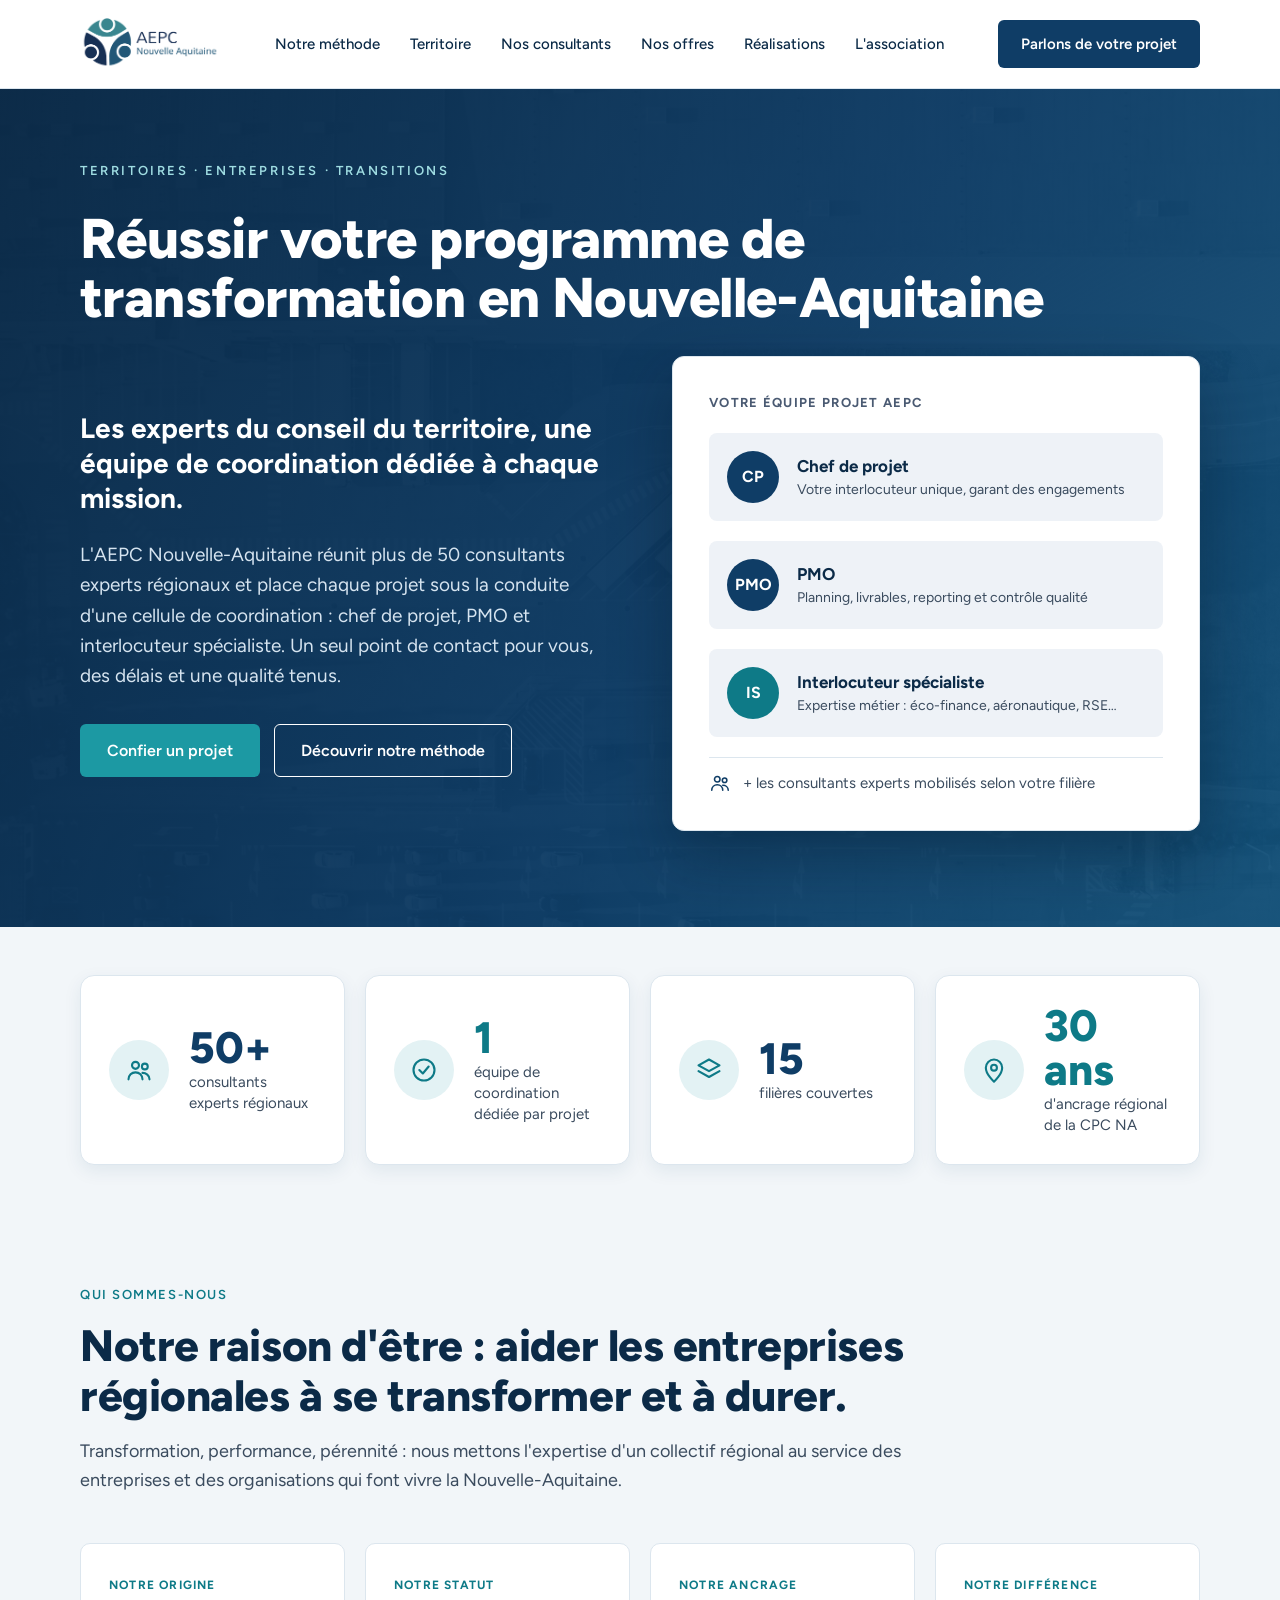
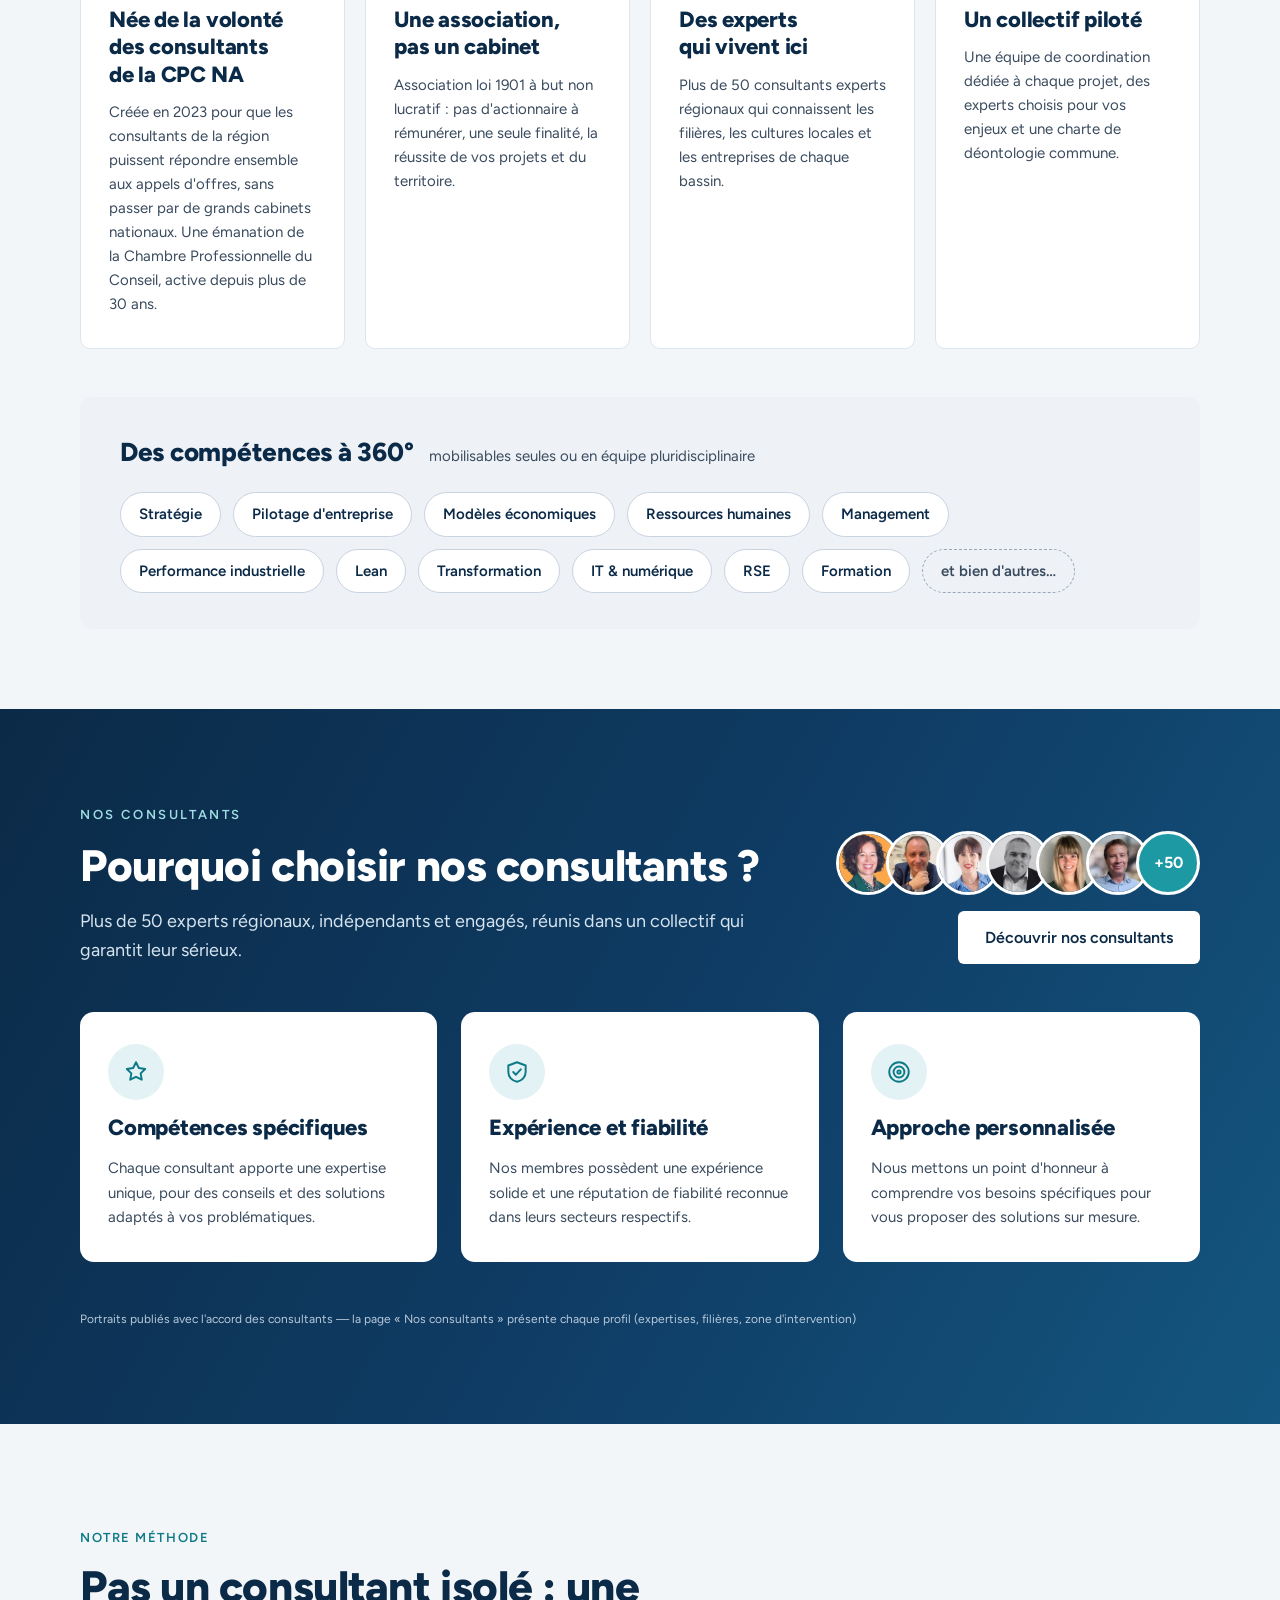
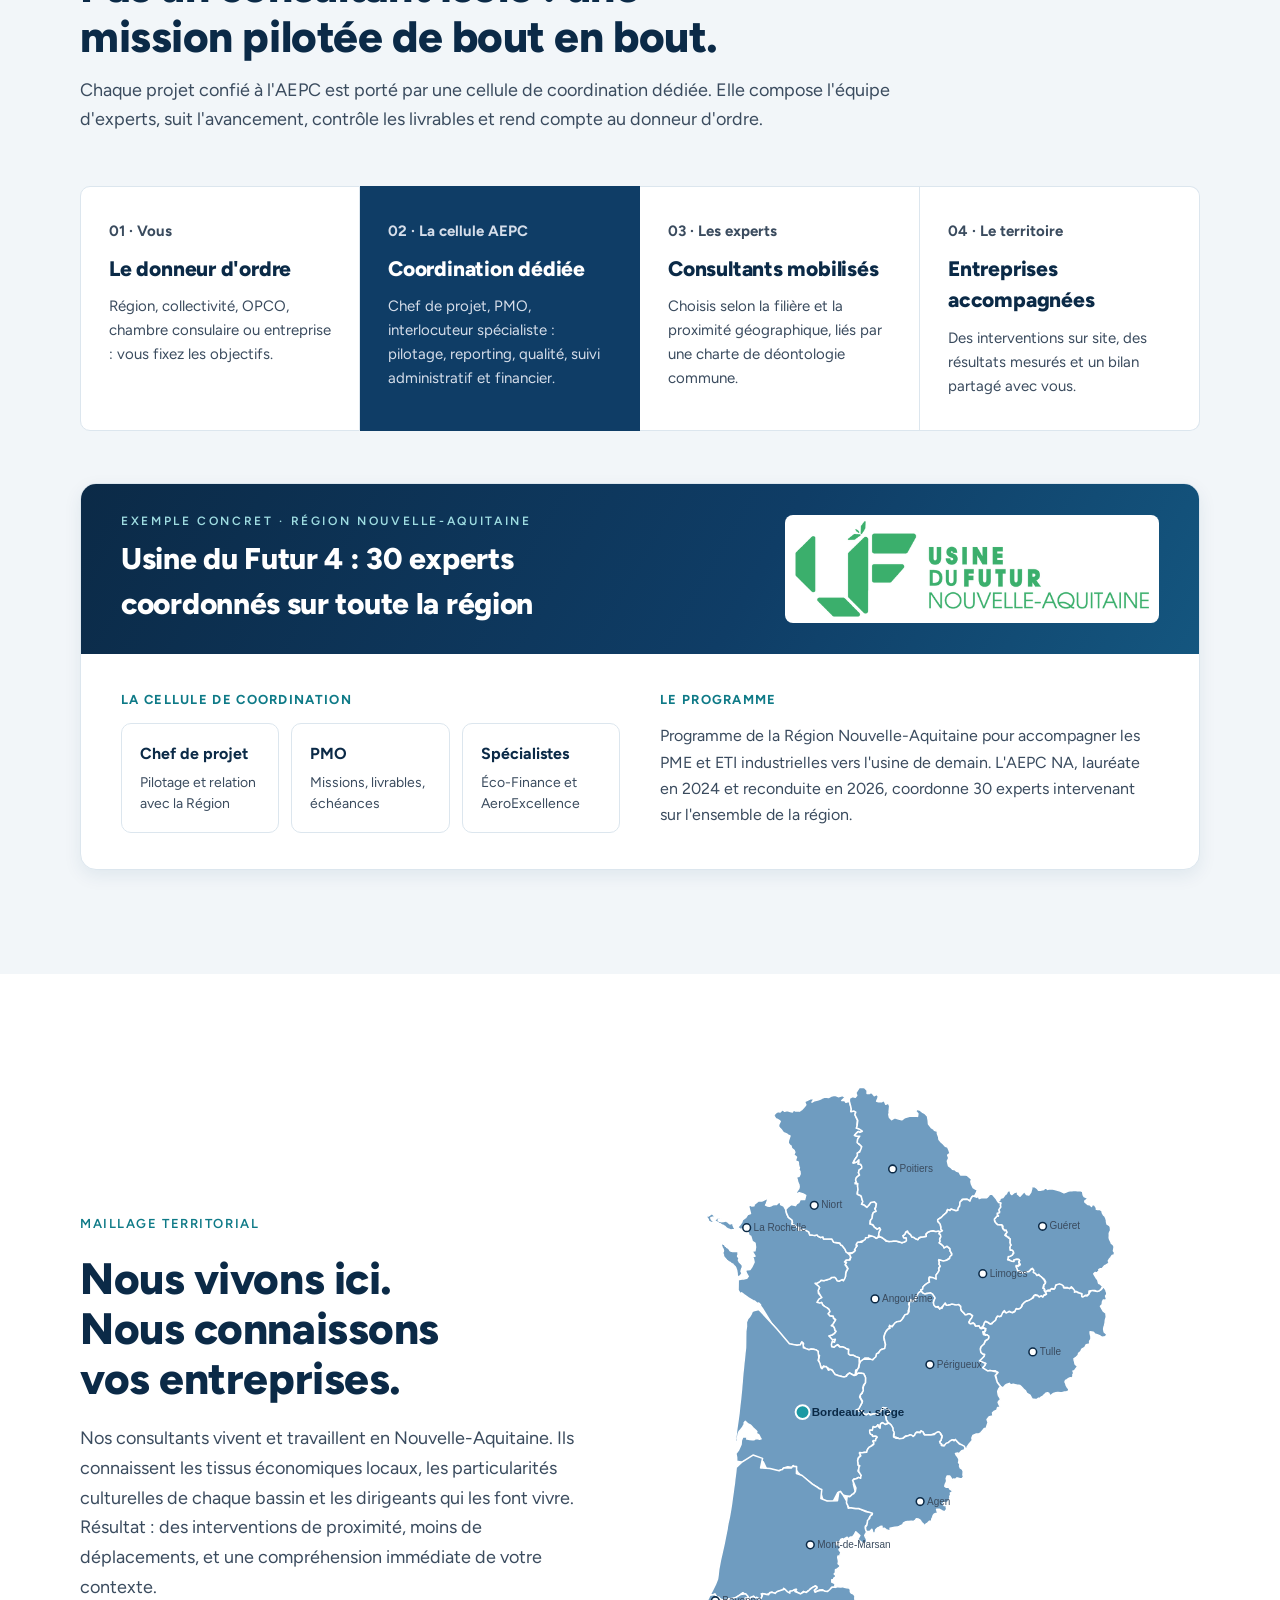
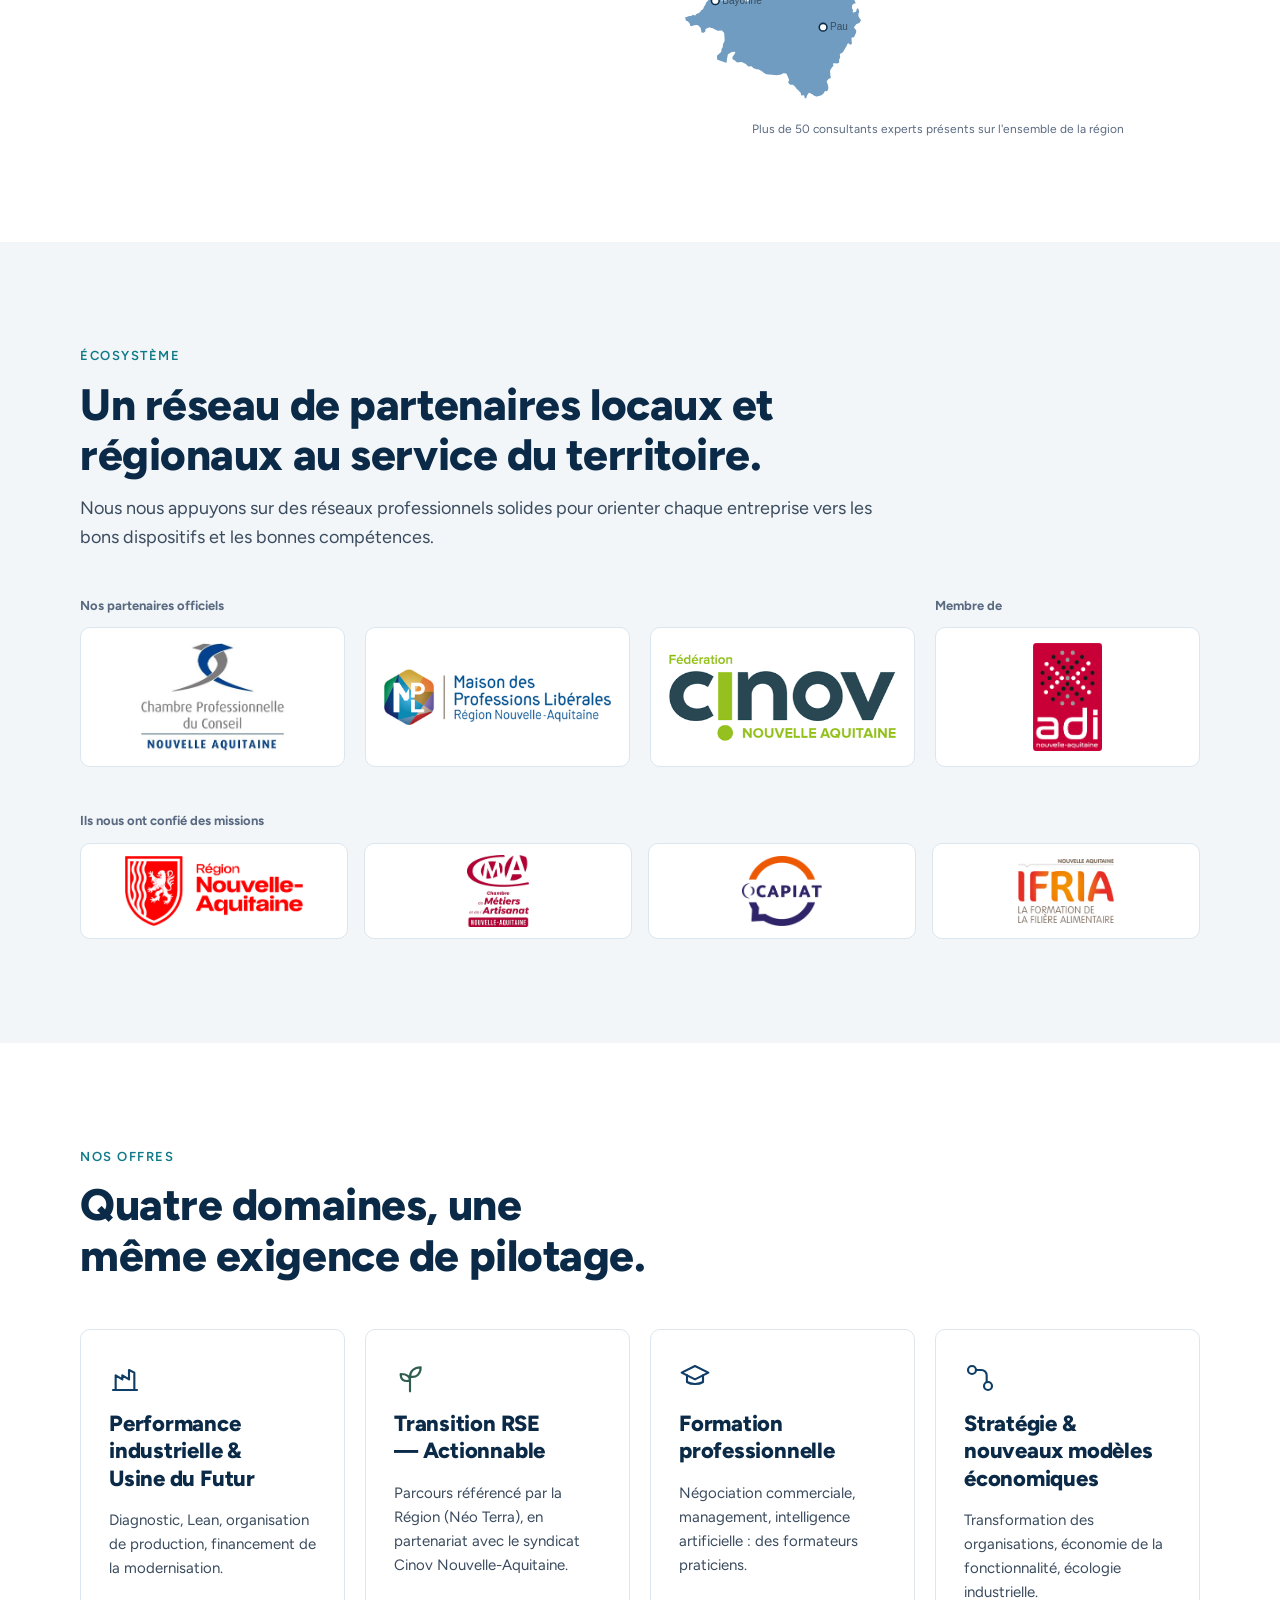
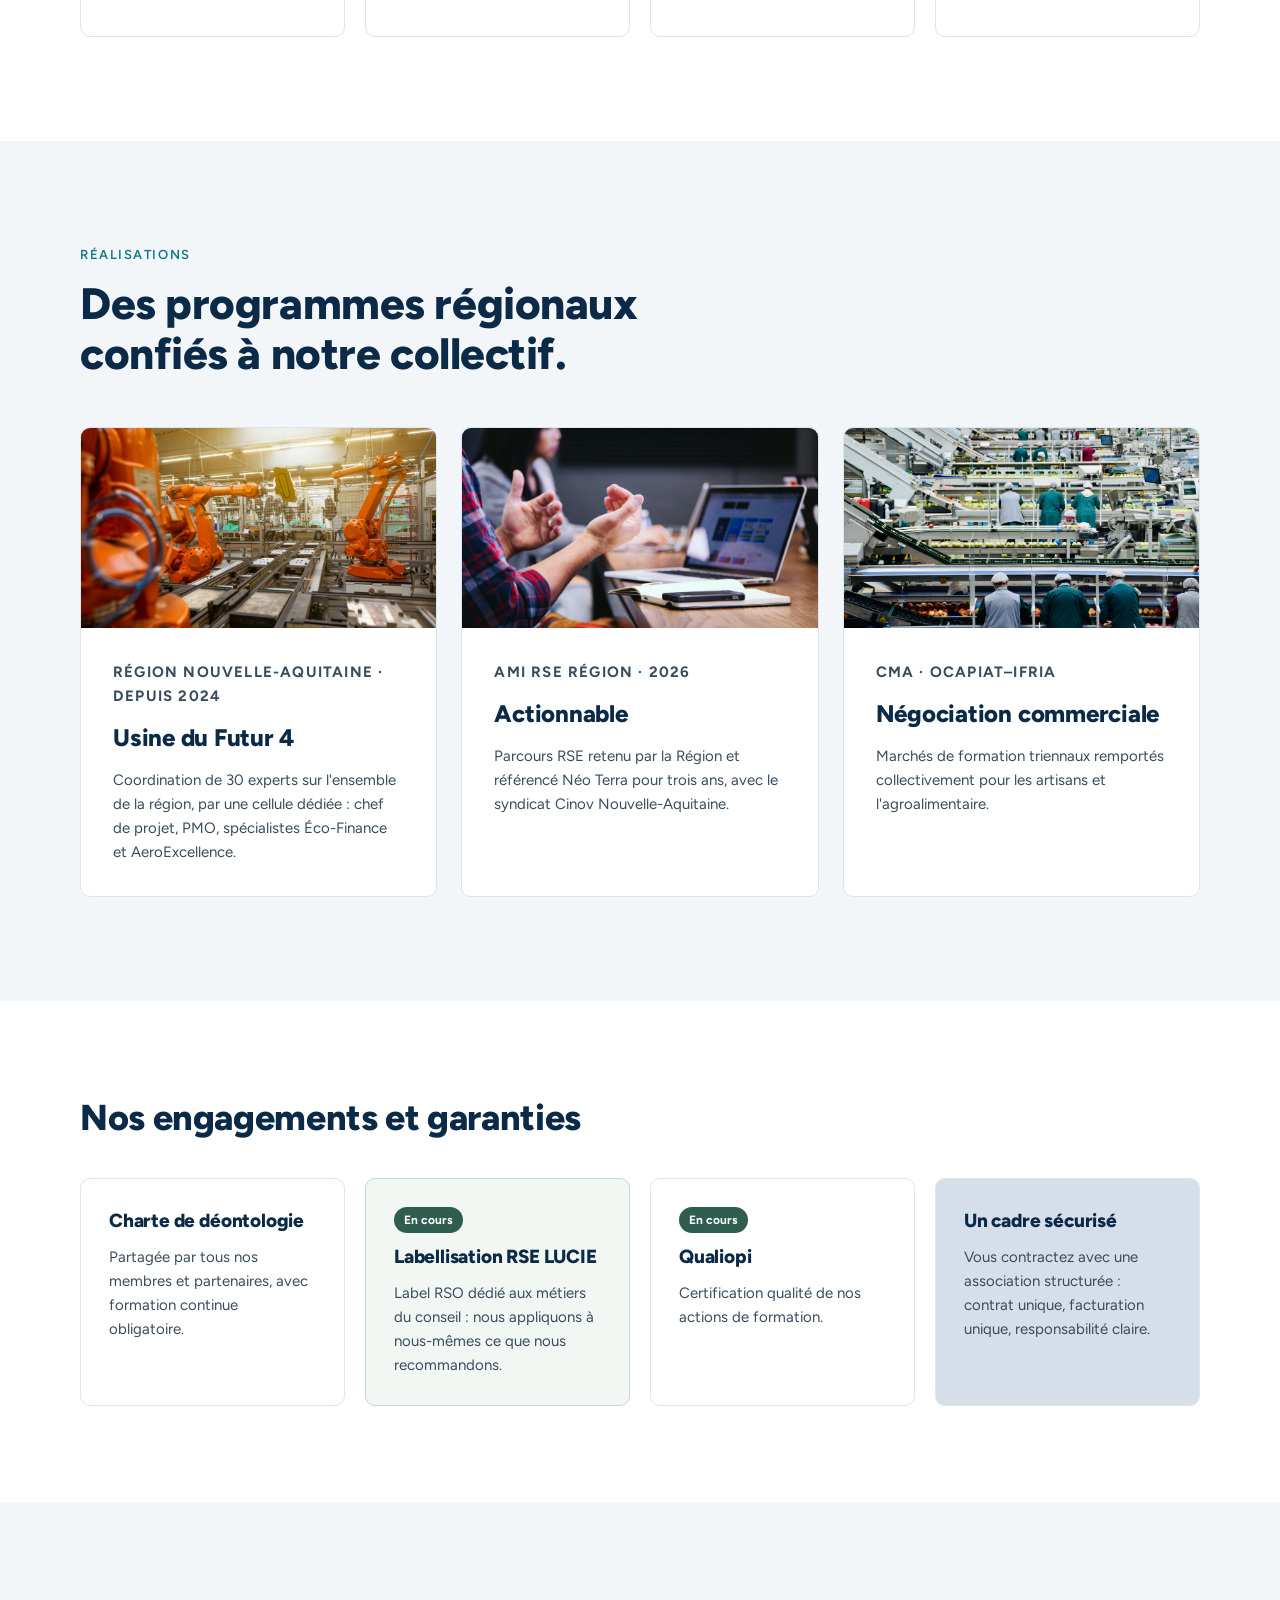
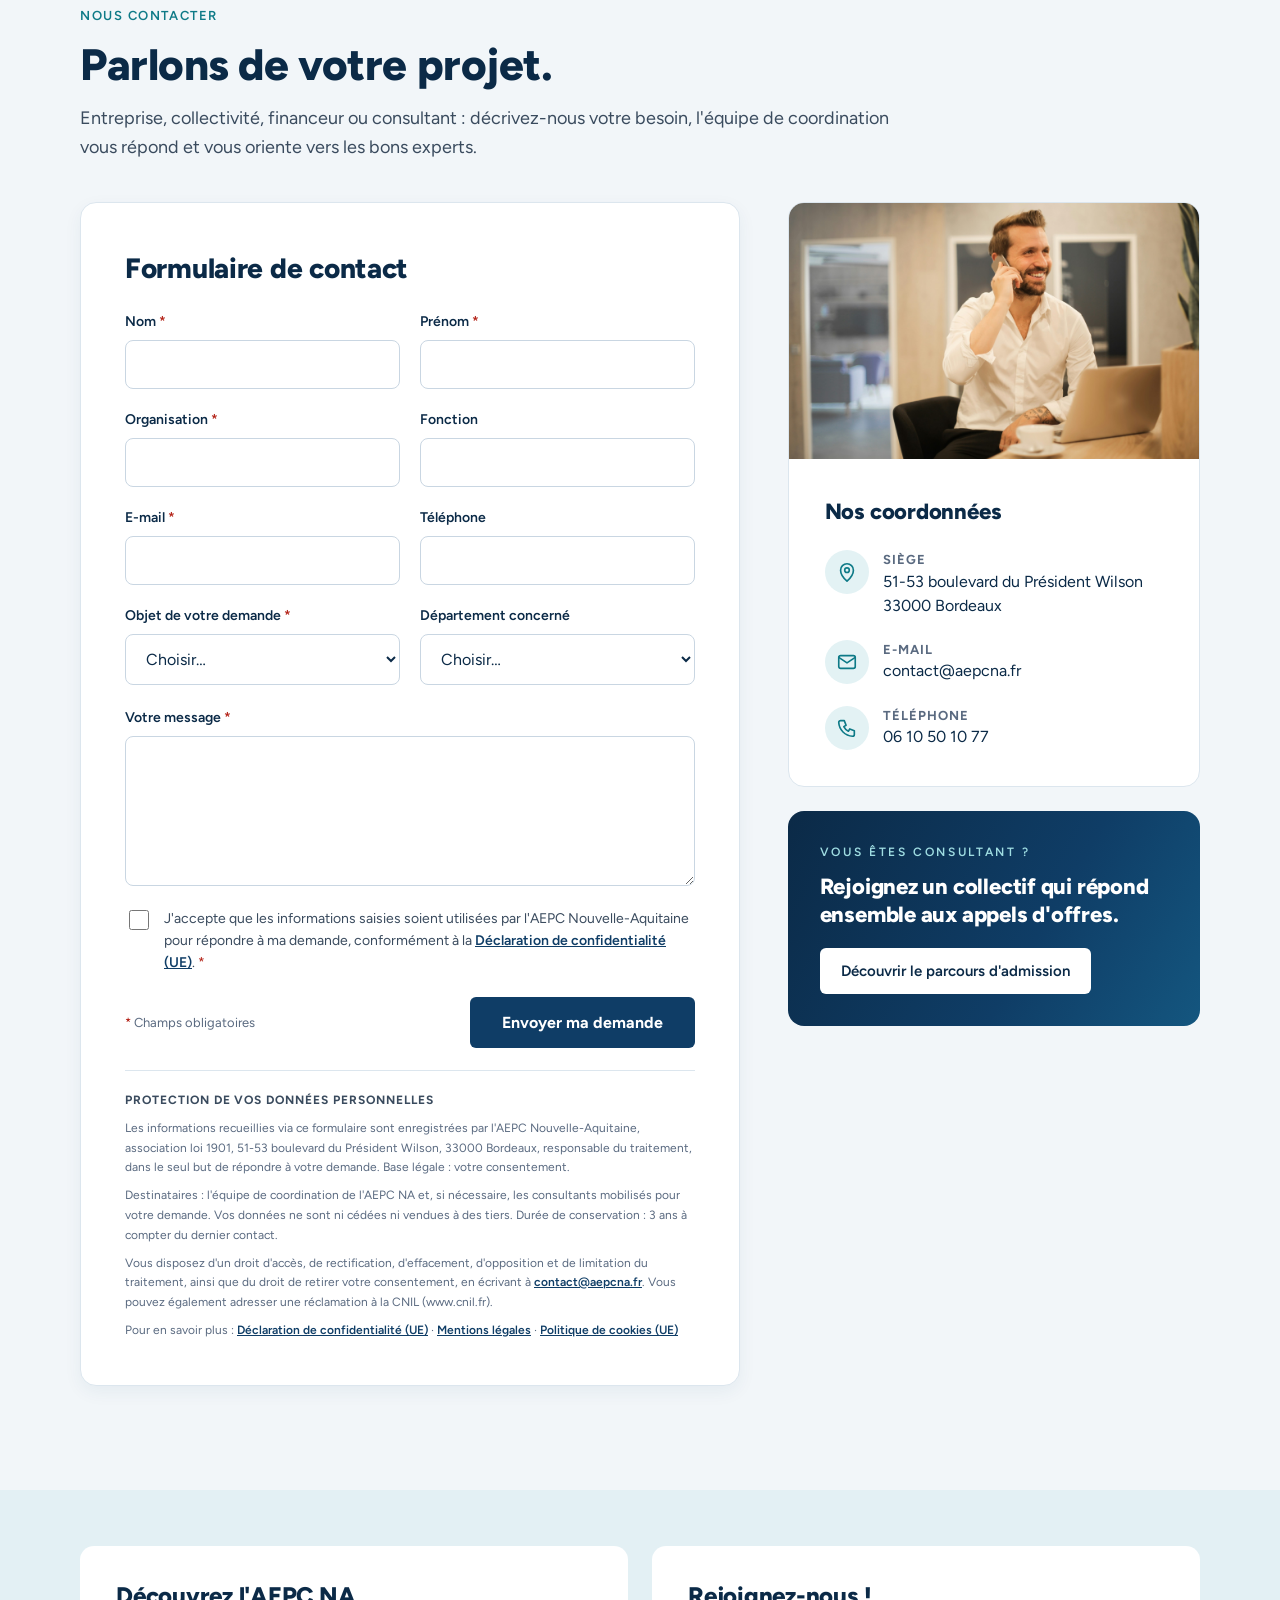
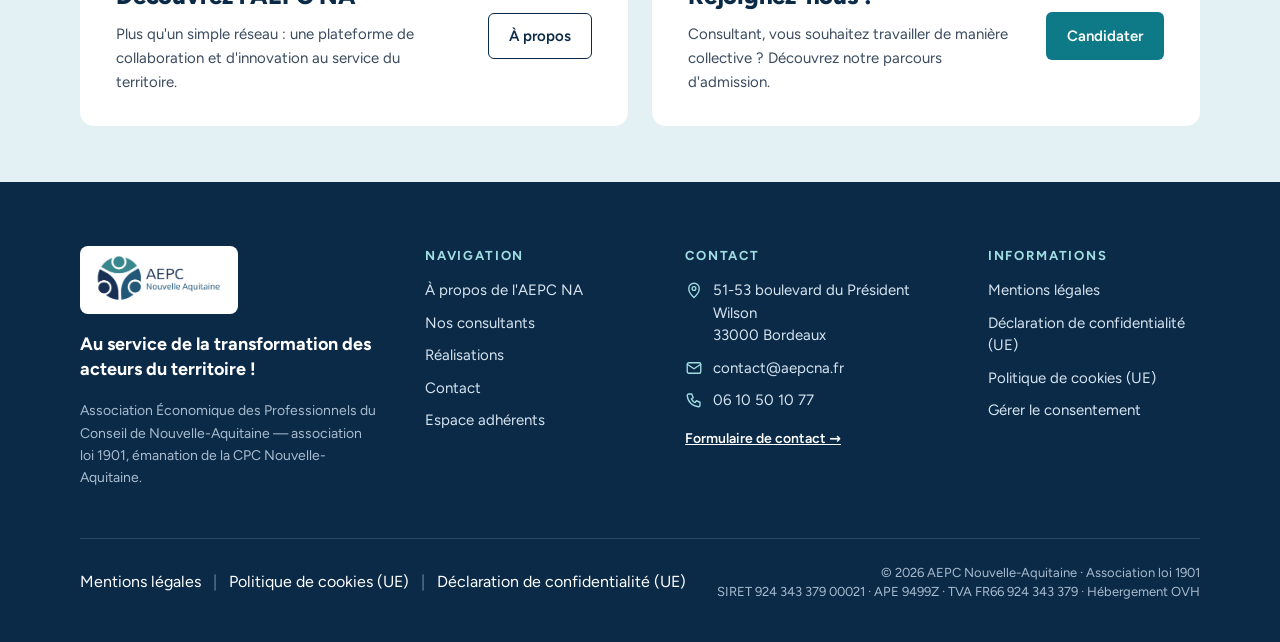
==== commit 9e2d4409: "Thème bloc AEPC NA et script de déploiement (phases 4 et 5) - theme/aepcna : thème bloc sans dépenda" ====
--- a/maquette/index.html
+++ b/maquette/index.html
@@ -222,7 +222,6 @@
         <p class="surtitre">Réalisations</p>
         <h2 class="titre-section">Des programmes régionaux confiés à notre collectif.</h2>
       </div>
-      <a class="lien-fleche" href="#">Toutes nos réalisations →</a>
     </div>
     <div class="grille-3">
       <a class="realisation" href="#">
@@ -298,8 +297,8 @@
     <div class="rgpd">
       <p class="rgpd__titre">Protection de vos données personnelles</p>
       <p>Les informations recueillies via ce formulaire sont enregistrées par l'AEPC Nouvelle-Aquitaine, association loi 1901, 51-53 boulevard du Président Wilson, 33000 Bordeaux, responsable du traitement, dans le seul but de répondre à votre demande. Base légale : votre consentement.</p>
-      <p>Destinataires : l'équipe de coordination de l'AEPC NA et, si nécessaire, les consultants mobilisés pour votre demande. Vos données ne sont ni cédées ni vendues à des tiers. Durée de conservation : [3 ans à compter du dernier contact].</p>
-      <p>Vous disposez d'un droit d'accès, de rectification, d'effacement, d'opposition et de limitation du traitement, ainsi que du droit de retirer votre consentement, en écrivant à [contact RGPD / DPO]. Vous pouvez également adresser une réclamation à la CNIL (www.cnil.fr).</p>
+      <p>Destinataires : l'équipe de coordination de l'AEPC NA et, si nécessaire, les consultants mobilisés pour votre demande. Vos données ne sont ni cédées ni vendues à des tiers. Durée de conservation : 3 ans à compter du dernier contact.</p>
+      <p>Vous disposez d'un droit d'accès, de rectification, d'effacement, d'opposition et de limitation du traitement, ainsi que du droit de retirer votre consentement, en écrivant à <a href="mailto:contact@aepcna.fr">contact@aepcna.fr</a>. Vous pouvez également adresser une réclamation à la CNIL (www.cnil.fr).</p>
       <p>Pour en savoir plus : <a href="#">Déclaration de confidentialité (UE)</a> · <a href="#">Mentions légales</a> · <a href="#">Politique de cookies (UE)</a></p>
     </div>
   </form>
@@ -311,7 +310,6 @@
         <div class="coordonnee"><div class="pastille-icone pastille-icone--mini"><svg width="22" height="22" viewBox="0 0 24 24" fill="none" stroke="#0E7A87" stroke-width="1.8" stroke-linecap="round" stroke-linejoin="round"><path d="M12 22s7-6.2 7-12a7 7 0 10-14 0c0 5.8 7 12 7 12z"/><circle cx="12" cy="10" r="2.5"/></svg></div><div><p class="coordonnee__libelle">Siège</p><p class="coordonnee__valeur">51-53 boulevard du Président Wilson<br>33000 Bordeaux</p></div></div>
         <div class="coordonnee"><div class="pastille-icone pastille-icone--mini"><svg width="22" height="22" viewBox="0 0 24 24" fill="none" stroke="#0E7A87" stroke-width="1.8" stroke-linecap="round" stroke-linejoin="round"><rect x="3" y="5" width="18" height="14" rx="2"/><path d="M3 7l9 6 9-6"/></svg></div><div><p class="coordonnee__libelle">E-mail</p><p class="coordonnee__valeur"><a href="mailto:contact@aepcna.fr">contact@aepcna.fr</a></p></div></div>
         <div class="coordonnee"><div class="pastille-icone pastille-icone--mini"><svg width="22" height="22" viewBox="0 0 24 24" fill="none" stroke="#0E7A87" stroke-width="1.8" stroke-linecap="round" stroke-linejoin="round"><path d="M5 4h4l2 5-2.5 1.5a11 11 0 005 5L15 13l5 2v4a2 2 0 01-2 2A16 16 0 013 6a2 2 0 012-2z"/></svg></div><div><p class="coordonnee__libelle">Téléphone</p><p class="coordonnee__valeur"><a href="tel:+33610501077">06 10 50 10 77</a></p></div></div>
-        <div class="coordonnee"><div class="pastille-icone pastille-icone--mini"><svg width="22" height="22" viewBox="0 0 24 24" fill="none" stroke="#0E7A87" stroke-width="1.8" stroke-linecap="round" stroke-linejoin="round"><circle cx="12" cy="12" r="9"/><path d="M12 7v5l3 2"/></svg></div><div><p class="coordonnee__libelle">Délai de réponse</p><p class="coordonnee__valeur">[À préciser, ex. sous 48 h ouvrées]</p></div></div>
       </div>
     </div>
     <div class="encart-sombre">
